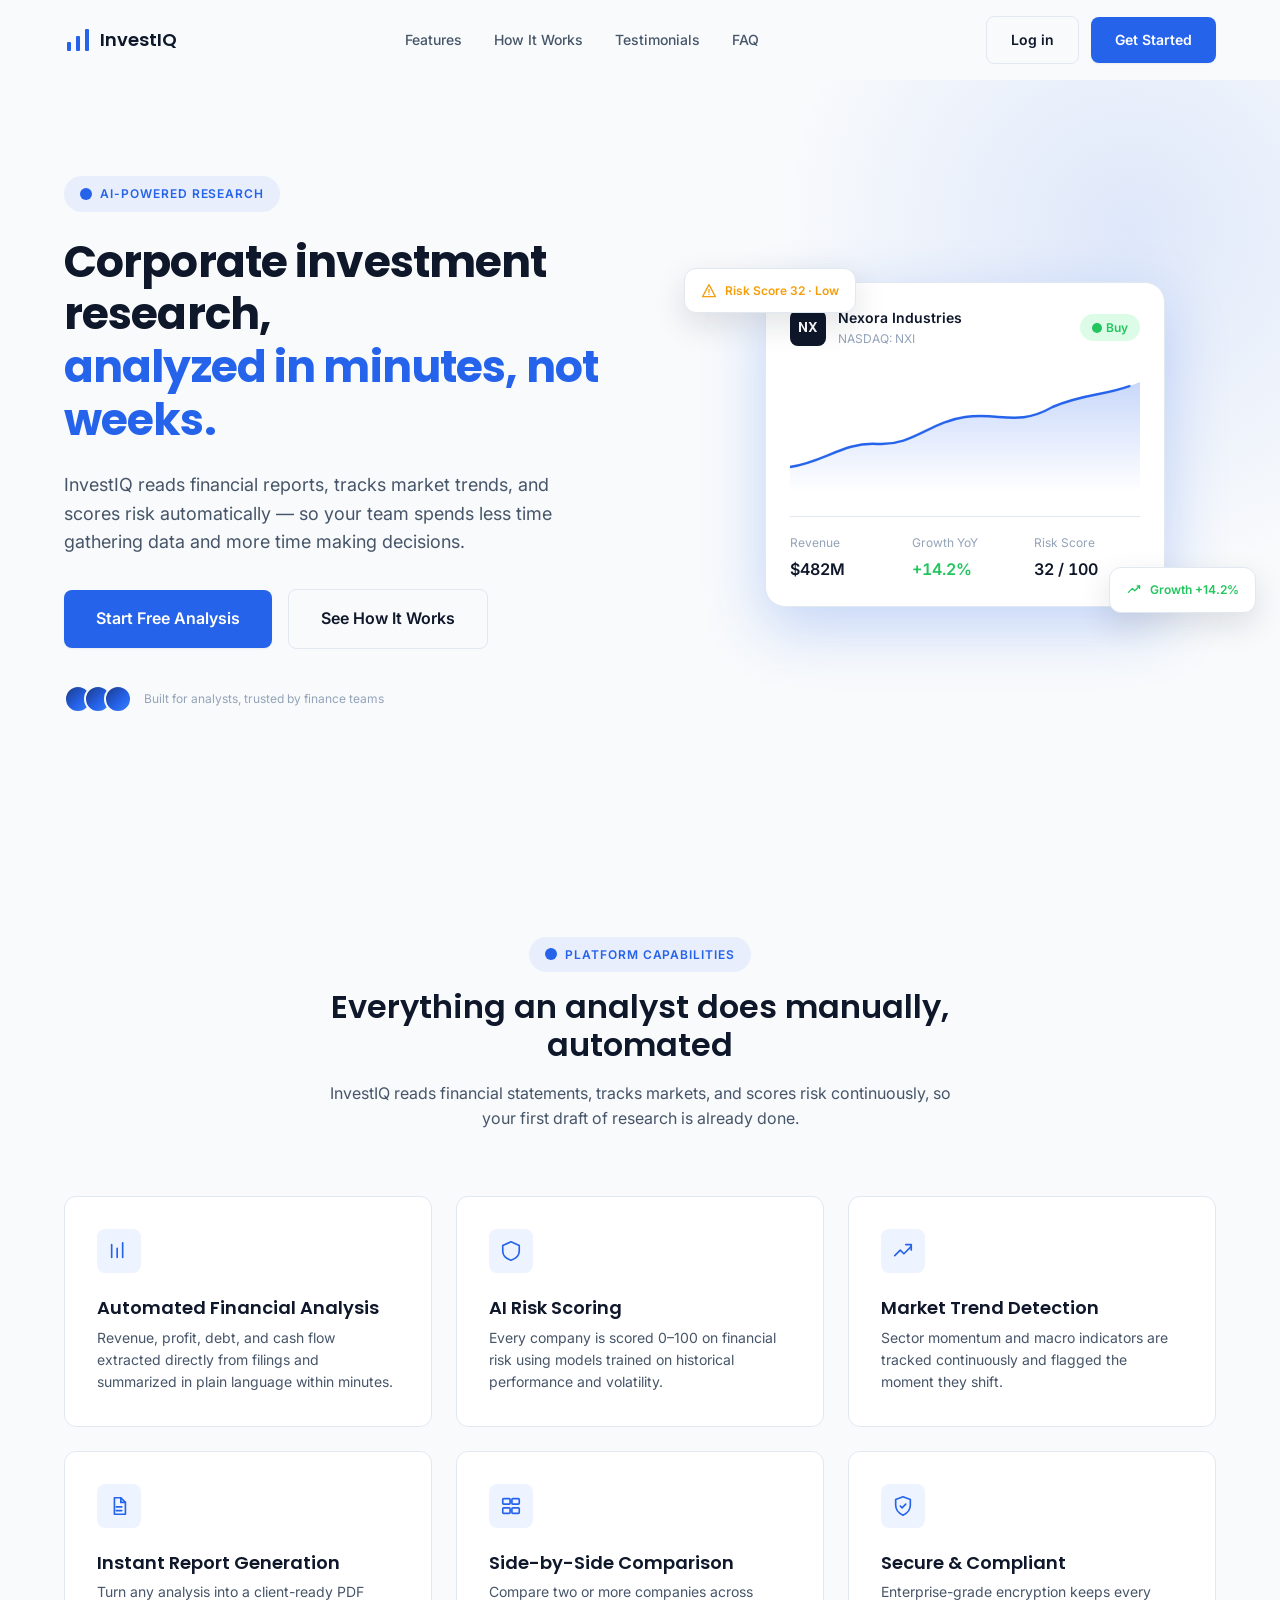
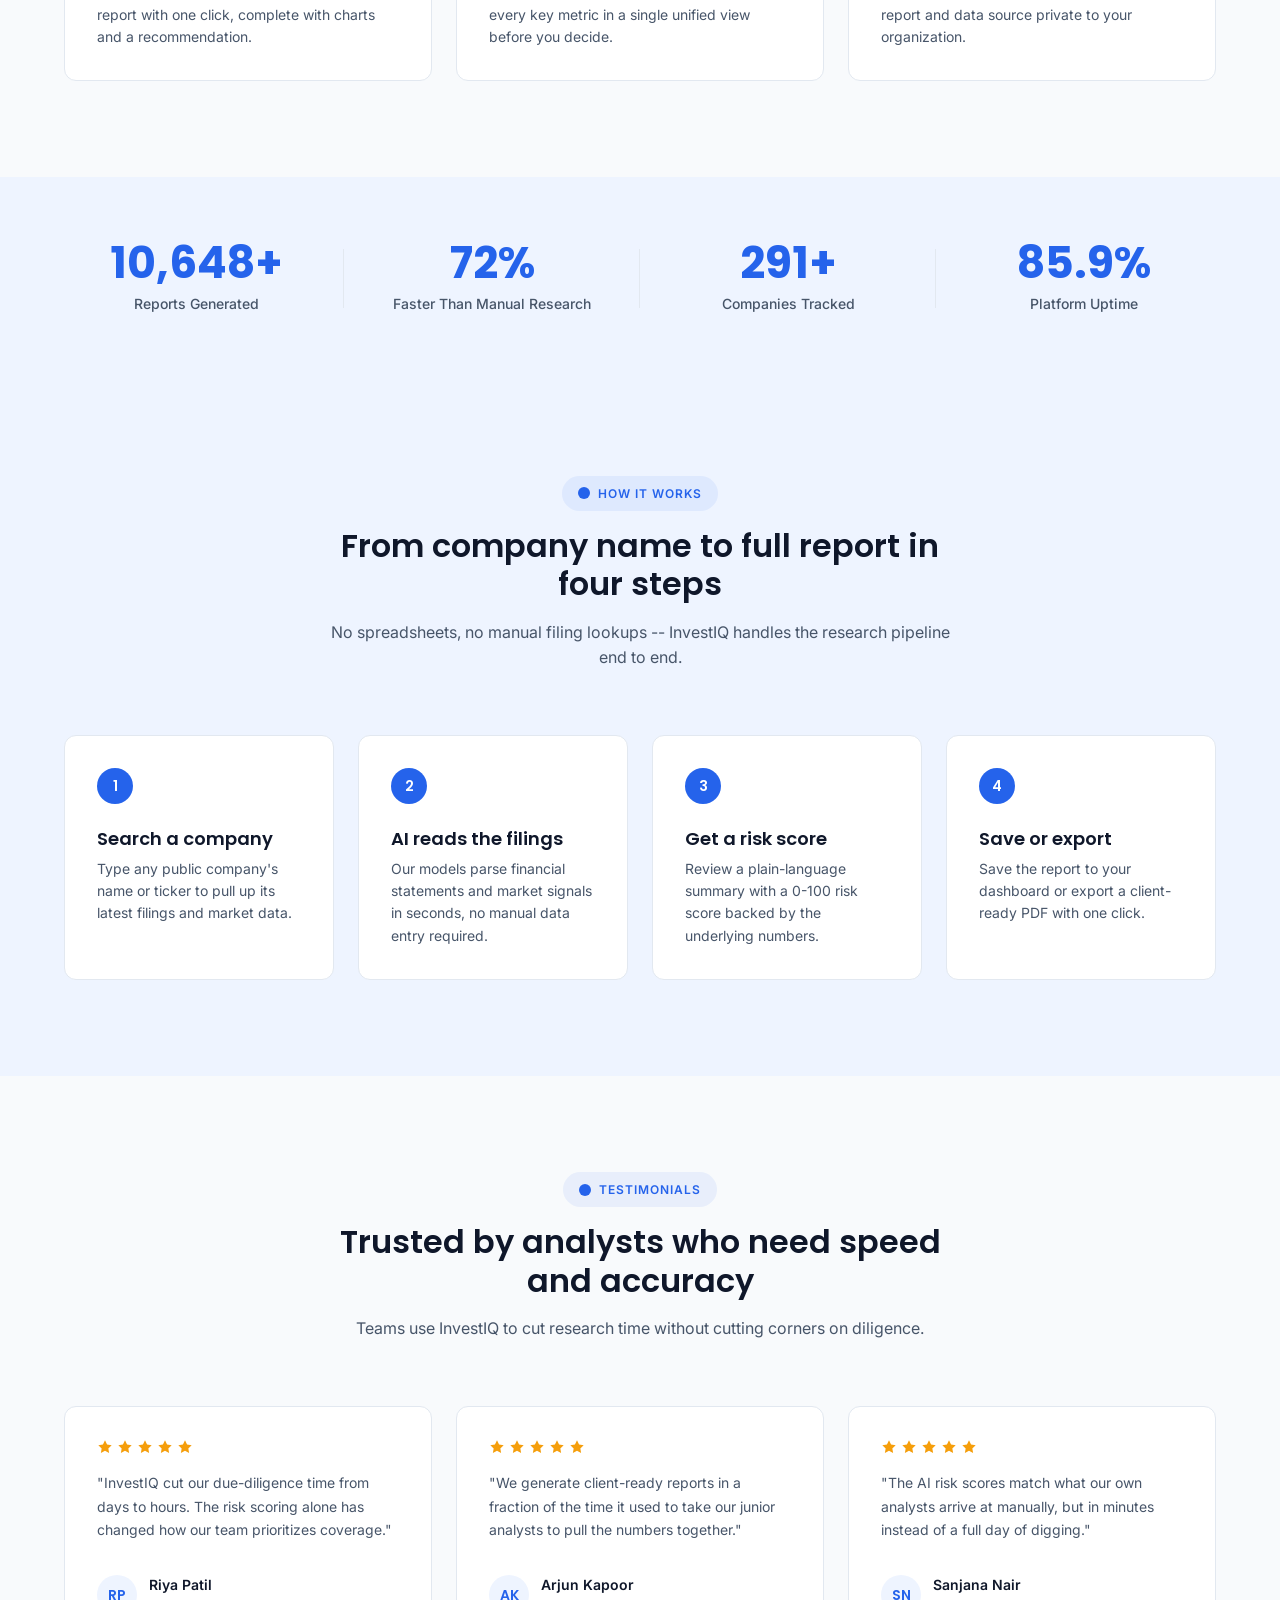
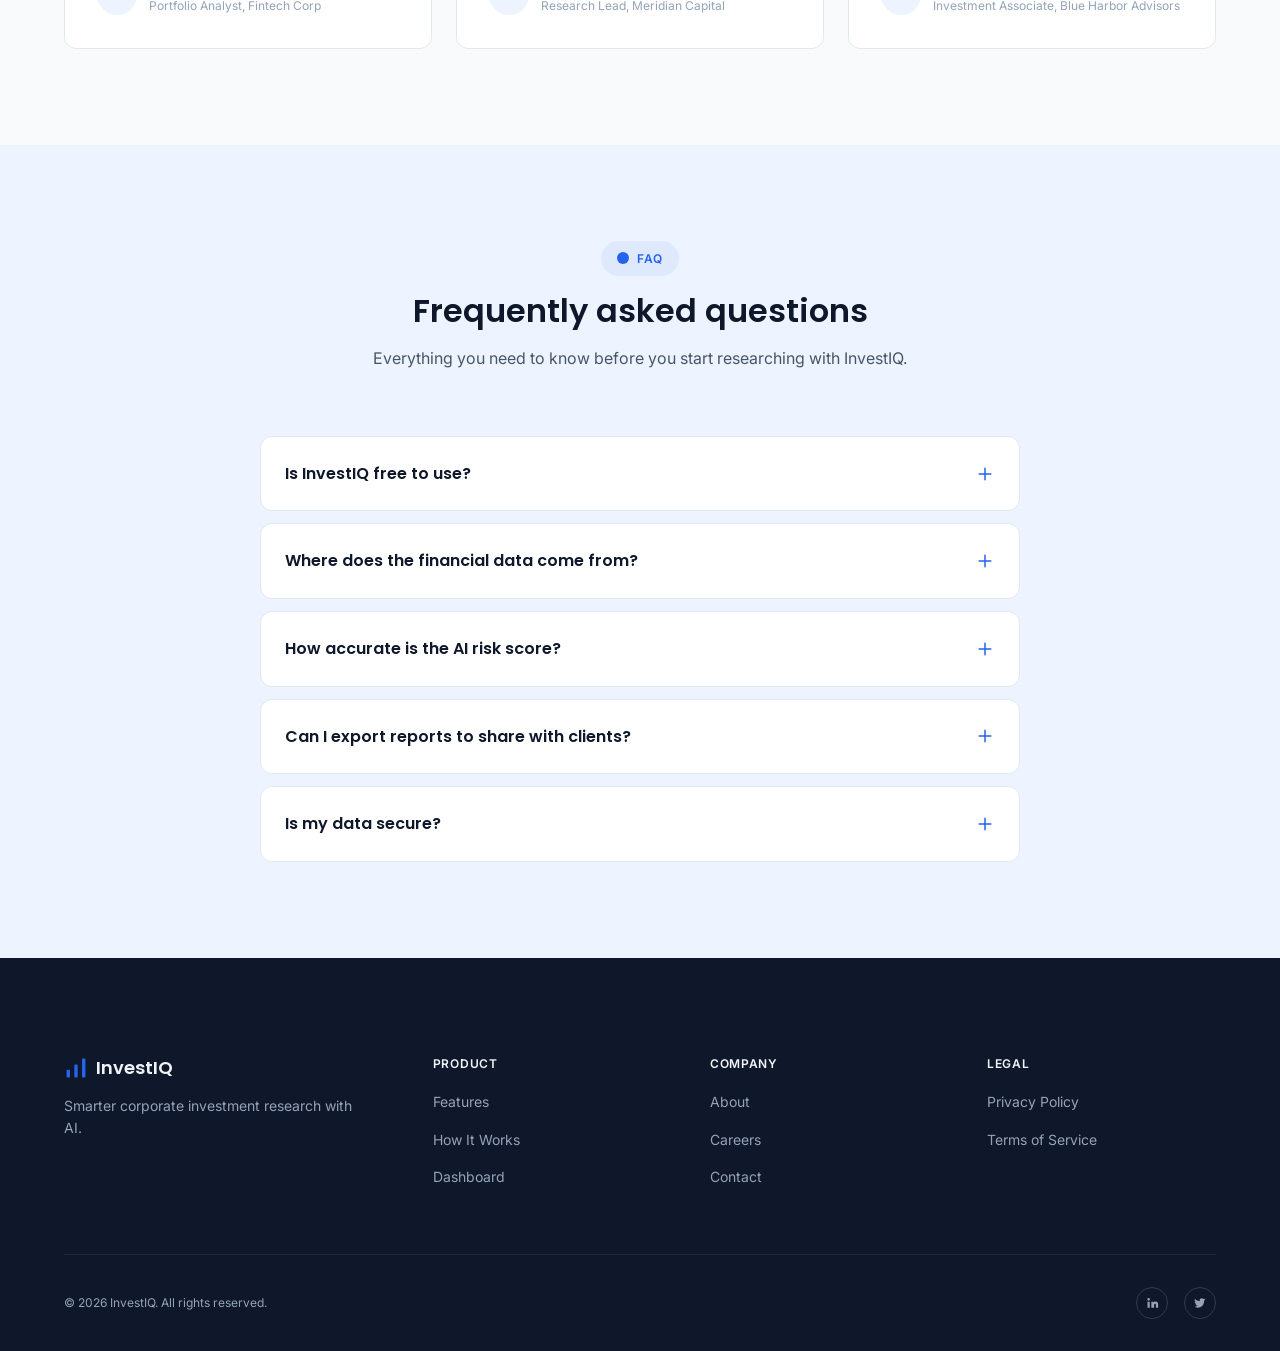
==== index.html @ f7ddc1a7 "feat: complete InvestIQ platform with live AI analysis, investment reports, and security hardening" ====
<!doctype html>
<html lang="en">
  <head>
    <meta charset="UTF-8" />
    <meta name="viewport" content="width=device-width, initial-scale=1.0" />
    <title>InvestIQ — Smarter Corporate Investment Research with AI</title>
    <meta
      name="description"
      content="InvestIQ automates corporate investment research with AI-driven financial analysis, risk scoring, and instant reporting."
    />

    <!-- Google Fonts: Poppins (display) + Inter (body/UI), as specified in the brief -->
    <link rel="preconnect" href="https://fonts.googleapis.com" />
    <link rel="preconnect" href="https://fonts.gstatic.com" crossorigin />
    <link
      href="https://fonts.googleapis.com/css2?family=Inter:wght@400;500;600;700&family=Poppins:wght@500;600;700&display=swap"
      rel="stylesheet"
    />

    <!--
    CSS LOAD ORDER MATTERS:
    1. variables.css  -> design tokens must exist before anything uses them
    2. base.css       -> reset + global element/utility defaults
    3. component files -> navbar, hero, features, statistics, footer
  -->
    <link rel="stylesheet" href="css/variables.css" />
    <link rel="stylesheet" href="css/base.css" />
    <link rel="stylesheet" href="css/navbar.css" />
    <link rel="stylesheet" href="css/hero.css" />
    <link rel="stylesheet" href="css/features.css" />
    <link rel="stylesheet" href="css/statistics.css" />
    <link rel="stylesheet" href="css/how-it-works.css" />
    <link rel="stylesheet" href="css/testimonials.css" />
    <link rel="stylesheet" href="css/faq.css" />
    <link rel="stylesheet" href="css/footer.css" />
  </head>
  <body>
    <!-- ==========================================================
       NAVBAR
       ========================================================== -->
    <header class="navbar" id="navbar">
      <div class="container navbar__inner">
        <a href="#" class="navbar__logo" aria-label="InvestIQ home">
          <svg
            class="navbar__logo-mark"
            width="28"
            height="28"
            viewBox="0 0 28 28"
            fill="none"
            xmlns="http://www.w3.org/2000/svg"
            aria-hidden="true"
          >
            <rect
              x="3"
              y="16"
              width="4"
              height="9"
              rx="1"
              fill="currentColor"
            />
            <rect
              x="12"
              y="10"
              width="4"
              height="15"
              rx="1"
              fill="currentColor"
            />
            <rect
              x="21"
              y="3"
              width="4"
              height="22"
              rx="1"
              fill="currentColor"
            />
          </svg>
          InvestIQ
        </a>

        <nav class="navbar__links" id="navbarLinks">
          <a href="#features">Features</a>
          <a href="#how-it-works">How It Works</a>
          <a href="#testimonials">Testimonials</a>
          <a href="#faq">FAQ</a>
        </nav>

        <div class="navbar__actions">
          <a href="login.html" class="btn btn-ghost">Log in</a>
          <a href="signup.html" class="btn btn-primary">Get Started</a>

          <button
            class="navbar__toggle"
            id="navbarToggle"
            aria-label="Toggle navigation menu"
            aria-expanded="false"
            aria-controls="navbarLinks"
          >
            <span></span>
            <span></span>
            <span></span>
          </button>
        </div>
      </div>
    </header>

    <main>
      <!-- ==========================================================
         HERO
         ========================================================== -->
      <section class="hero">
        <div class="container hero__inner">
          <div class="hero__content">
            <span class="eyebrow">
              <svg
                width="12"
                height="12"
                viewBox="0 0 12 12"
                fill="none"
                aria-hidden="true"
              >
                <circle cx="6" cy="6" r="6" fill="currentColor" />
              </svg>
              AI-Powered Research
            </span>

            <h1 class="hero__title">
              Corporate investment research,<br />
              <span class="accent">analyzed in minutes, not weeks.</span>
            </h1>

            <p class="hero__subtitle">
              InvestIQ reads financial reports, tracks market trends, and scores
              risk automatically — so your team spends less time gathering data
              and more time making decisions.
            </p>

            <div class="hero__actions">
              <a href="login.html" class="btn btn-primary btn-lg"
                >Start Free Analysis</a
              >
              <a href="#how-it-works" class="btn btn-ghost btn-lg"
                >See How It Works</a
              >
            </div>

            <div class="hero__trust">
              <div class="hero__trust-avatars" aria-hidden="true">
                <span></span><span></span><span></span>
              </div>
              <span>Built for analysts, trusted by finance teams</span>
            </div>
          </div>

          <div class="hero__visual">
            <div class="floating-chip floating-chip--risk">
              <svg
                class="floating-chip__icon"
                viewBox="0 0 20 20"
                fill="none"
                aria-hidden="true"
              >
                <path
                  d="M10 2 2 17h16L10 2Z"
                  stroke="currentColor"
                  stroke-width="1.6"
                  stroke-linejoin="round"
                />
                <path
                  d="M10 8v4"
                  stroke="currentColor"
                  stroke-width="1.6"
                  stroke-linecap="round"
                />
                <circle cx="10" cy="14.2" r="0.9" fill="currentColor" />
              </svg>
              Risk Score 32 · Low
            </div>

            <div class="floating-chip floating-chip--growth">
              <svg
                class="floating-chip__icon"
                viewBox="0 0 20 20"
                fill="none"
                aria-hidden="true"
              >
                <path
                  d="M3 13 8 8l3 3 6-6"
                  stroke="currentColor"
                  stroke-width="1.6"
                  stroke-linecap="round"
                  stroke-linejoin="round"
                />
                <path
                  d="M14 5h3v3"
                  stroke="currentColor"
                  stroke-width="1.6"
                  stroke-linecap="round"
                  stroke-linejoin="round"
                />
              </svg>
              Growth +14.2%
            </div>

            <div class="analysis-card">
              <div class="analysis-card__header">
                <div class="analysis-card__company">
                  <div class="analysis-card__logo">NX</div>
                  <div>
                    <div class="analysis-card__name">Nexora Industries</div>
                    <div class="analysis-card__ticker">NASDAQ: NXI</div>
                  </div>
                </div>
                <span class="analysis-card__badge">
                  <svg
                    width="10"
                    height="10"
                    viewBox="0 0 10 10"
                    fill="none"
                    aria-hidden="true"
                  >
                    <circle cx="5" cy="5" r="5" fill="currentColor" />
                  </svg>
                  Buy
                </span>
              </div>

              <svg
                class="analysis-card__chart"
                viewBox="0 0 400 120"
                preserveAspectRatio="none"
                aria-hidden="true"
              >
                <path
                  class="trend-fill"
                  d="M0,95 C40,90 60,70 100,72 C140,74 160,50 200,45 C240,40 260,55 300,35 C340,20 360,25 400,10 L400,120 L0,120 Z"
                  fill="url(#trendGradient)"
                />
                <path
                  class="trend-line"
                  d="M0,95 C40,90 60,70 100,72 C140,74 160,50 200,45 C240,40 260,55 300,35 C340,20 360,25 400,10"
                />
                <defs>
                  <linearGradient
                    id="trendGradient"
                    x1="0"
                    y1="0"
                    x2="0"
                    y2="1"
                  >
                    <stop
                      offset="0%"
                      stop-color="#2563EB"
                      stop-opacity="0.25"
                    />
                    <stop offset="100%" stop-color="#2563EB" stop-opacity="0" />
                  </linearGradient>
                </defs>
              </svg>

              <div class="analysis-card__metrics">
                <div>
                  <div class="analysis-card__metric-label">Revenue</div>
                  <div
                    class="analysis-card__metric-value"
                    data-metric="revenue"
                  >
                    $482M
                  </div>
                </div>
                <div>
                  <div class="analysis-card__metric-label">Growth YoY</div>
                  <div
                    class="analysis-card__metric-value positive"
                    data-metric="growth"
                  >
                    +14.2%
                  </div>
                </div>
                <div>
                  <div class="analysis-card__metric-label">Risk Score</div>
                  <div class="analysis-card__metric-value" data-metric="risk">
                    32 / 100
                  </div>
                </div>
              </div>
            </div>
          </div>
        </div>
      </section>

      <!-- ==========================================================
         FEATURES
         ========================================================== -->
      <section class="section" id="features">
        <div class="container">
          <div class="features__head">
            <span class="eyebrow">
              <svg
                width="12"
                height="12"
                viewBox="0 0 12 12"
                fill="none"
                aria-hidden="true"
              >
                <circle cx="6" cy="6" r="6" fill="currentColor" />
              </svg>
              Platform Capabilities
            </span>
            <h2 class="features__title">
              Everything an analyst does manually, automated
            </h2>
            <p class="features__subtitle">
              InvestIQ reads financial statements, tracks markets, and scores
              risk continuously, so your first draft of research is already
              done.
            </p>
          </div>

          <div class="features__grid">
            <article class="feature-card">
              <div class="feature-card__icon">
                <svg viewBox="0 0 24 24" fill="none" aria-hidden="true">
                  <path
                    d="M4 19V5m6 14V9m6 10V3"
                    stroke="currentColor"
                    stroke-width="1.8"
                    stroke-linecap="round"
                    stroke-linejoin="round"
                  />
                </svg>
              </div>
              <h3 class="feature-card__title">Automated Financial Analysis</h3>
              <p class="feature-card__desc">
                Revenue, profit, debt, and cash flow extracted directly from
                filings and summarized in plain language within minutes.
              </p>
            </article>

            <article class="feature-card">
              <div class="feature-card__icon">
                <svg viewBox="0 0 24 24" fill="none" aria-hidden="true">
                  <path
                    d="M12 2 3 6v6c0 5 4 8.5 9 10 5-1.5 9-5 9-10V6l-9-4Z"
                    stroke="currentColor"
                    stroke-width="1.8"
                    stroke-linejoin="round"
                  />
                </svg>
              </div>
              <h3 class="feature-card__title">AI Risk Scoring</h3>
              <p class="feature-card__desc">
                Every company is scored 0–100 on financial risk using models
                trained on historical performance and volatility.
              </p>
            </article>

            <article class="feature-card">
              <div class="feature-card__icon">
                <svg viewBox="0 0 24 24" fill="none" aria-hidden="true">
                  <path
                    d="M3 17 9 11l4 4 8-8"
                    stroke="currentColor"
                    stroke-width="1.8"
                    stroke-linecap="round"
                    stroke-linejoin="round"
                  />
                  <path
                    d="M15 5h6v6"
                    stroke="currentColor"
                    stroke-width="1.8"
                    stroke-linecap="round"
                    stroke-linejoin="round"
                  />
                </svg>
              </div>
              <h3 class="feature-card__title">Market Trend Detection</h3>
              <p class="feature-card__desc">
                Sector momentum and macro indicators are tracked continuously
                and flagged the moment they shift.
              </p>
            </article>

            <article class="feature-card">
              <div class="feature-card__icon">
                <svg viewBox="0 0 24 24" fill="none" aria-hidden="true">
                  <path
                    d="M7 3h7l5 5v13H7V3Z"
                    stroke="currentColor"
                    stroke-width="1.8"
                    stroke-linejoin="round"
                  />
                  <path
                    d="M14 3v5h5M9 13h6M9 17h6"
                    stroke="currentColor"
                    stroke-width="1.8"
                    stroke-linecap="round"
                  />
                </svg>
              </div>
              <h3 class="feature-card__title">Instant Report Generation</h3>
              <p class="feature-card__desc">
                Turn any analysis into a client-ready PDF report with one click,
                complete with charts and a recommendation.
              </p>
            </article>

            <article class="feature-card">
              <div class="feature-card__icon">
                <svg viewBox="0 0 24 24" fill="none" aria-hidden="true">
                  <rect
                    x="3"
                    y="4"
                    width="8"
                    height="6"
                    rx="1"
                    stroke="currentColor"
                    stroke-width="1.8"
                  />
                  <rect
                    x="13"
                    y="4"
                    width="8"
                    height="6"
                    rx="1"
                    stroke="currentColor"
                    stroke-width="1.8"
                  />
                  <rect
                    x="3"
                    y="14"
                    width="8"
                    height="6"
                    rx="1"
                    stroke="currentColor"
                    stroke-width="1.8"
                  />
                  <rect
                    x="13"
                    y="14"
                    width="8"
                    height="6"
                    rx="1"
                    stroke="currentColor"
                    stroke-width="1.8"
                  />
                </svg>
              </div>
              <h3 class="feature-card__title">Side-by-Side Comparison</h3>
              <p class="feature-card__desc">
                Compare two or more companies across every key metric in a
                single unified view before you decide.
              </p>
            </article>

            <article class="feature-card">
              <div class="feature-card__icon">
                <svg viewBox="0 0 24 24" fill="none" aria-hidden="true">
                  <path
                    d="M12 2 4 5v6c0 5.2 3.4 9 8 11 4.6-2 8-5.8 8-11V5l-8-3Z"
                    stroke="currentColor"
                    stroke-width="1.8"
                    stroke-linejoin="round"
                  />
                  <path
                    d="m9 12 2 2 4-4"
                    stroke="currentColor"
                    stroke-width="1.8"
                    stroke-linecap="round"
                    stroke-linejoin="round"
                  />
                </svg>
              </div>
              <h3 class="feature-card__title">Secure & Compliant</h3>
              <p class="feature-card__desc">
                Enterprise-grade encryption keeps every report and data source
                private to your organization.
              </p>
            </article>
          </div>
        </div>
      </section>

      <!-- ==========================================================
         STATISTICS
         ========================================================== -->
      <section class="statistics">
        <div class="container statistics__grid">
          <div class="stat">
            <span class="stat__value" data-target="12400" data-suffix="+"
              >0</span
            >
            <span class="stat__label">Reports Generated</span>
          </div>
          <div class="stat">
            <span class="stat__value" data-target="85" data-suffix="%">0</span>
            <span class="stat__label">Faster Than Manual Research</span>
          </div>
          <div class="stat">
            <span class="stat__value" data-target="340" data-suffix="+">0</span>
            <span class="stat__label">Companies Tracked</span>
          </div>
          <div class="stat">
            <span class="stat__value" data-target="99" data-suffix=".9%"
              >0</span
            >
            <span class="stat__label">Platform Uptime</span>
          </div>
        </div>
      </section>

      <!-- ==========================================================
         HOW IT WORKS
         ========================================================== -->
      <section class="section how-it-works" id="how-it-works">
        <div class="container">
          <div class="how-it-works__head">
            <span class="eyebrow">
              <svg width="12" height="12" viewBox="0 0 12 12" fill="none" aria-hidden="true">
                <circle cx="6" cy="6" r="6" fill="currentColor" />
              </svg>
              How It Works
            </span>
            <h2 class="how-it-works__title">From company name to full report in four steps</h2>
            <p class="how-it-works__subtitle">
              No spreadsheets, no manual filing lookups -- InvestIQ handles the
              research pipeline end to end.
            </p>
          </div>

          <div class="how-it-works__grid">
            <article class="step-card">
              <span class="step-card__number">1</span>
              <h3 class="step-card__title">Search a company</h3>
              <p class="step-card__desc">
                Type any public company's name or ticker to pull up its latest
                filings and market data.
              </p>
            </article>

            <article class="step-card">
              <span class="step-card__number">2</span>
              <h3 class="step-card__title">AI reads the filings</h3>
              <p class="step-card__desc">
                Our models parse financial statements and market signals in
                seconds, no manual data entry required.
              </p>
            </article>

            <article class="step-card">
              <span class="step-card__number">3</span>
              <h3 class="step-card__title">Get a risk score</h3>
              <p class="step-card__desc">
                Review a plain-language summary with a 0-100 risk score backed
                by the underlying numbers.
              </p>
            </article>

            <article class="step-card">
              <span class="step-card__number">4</span>
              <h3 class="step-card__title">Save or export</h3>
              <p class="step-card__desc">
                Save the report to your dashboard or export a client-ready PDF
                with one click.
              </p>
            </article>
          </div>
        </div>
      </section>

      <!-- ==========================================================
         TESTIMONIALS
         ========================================================== -->
      <section class="section testimonials" id="testimonials">
        <div class="container">
          <div class="testimonials__head">
            <span class="eyebrow">
              <svg width="12" height="12" viewBox="0 0 12 12" fill="none" aria-hidden="true">
                <circle cx="6" cy="6" r="6" fill="currentColor" />
              </svg>
              Testimonials
            </span>
            <h2 class="testimonials__title">Trusted by analysts who need speed and accuracy</h2>
            <p class="testimonials__subtitle">
              Teams use InvestIQ to cut research time without cutting corners
              on diligence.
            </p>
          </div>

          <div class="testimonials__grid">
            <article class="testimonial-card">
              <div class="testimonial-card__stars">
                <svg viewBox="0 0 24 24" fill="currentColor" aria-hidden="true"><path d="M12 2l3.09 6.26L22 9.27l-5 4.87L18.18 21 12 17.77 5.82 21 7 14.14l-5-4.87 6.91-1.01L12 2z"/></svg>
                <svg viewBox="0 0 24 24" fill="currentColor" aria-hidden="true"><path d="M12 2l3.09 6.26L22 9.27l-5 4.87L18.18 21 12 17.77 5.82 21 7 14.14l-5-4.87 6.91-1.01L12 2z"/></svg>
                <svg viewBox="0 0 24 24" fill="currentColor" aria-hidden="true"><path d="M12 2l3.09 6.26L22 9.27l-5 4.87L18.18 21 12 17.77 5.82 21 7 14.14l-5-4.87 6.91-1.01L12 2z"/></svg>
                <svg viewBox="0 0 24 24" fill="currentColor" aria-hidden="true"><path d="M12 2l3.09 6.26L22 9.27l-5 4.87L18.18 21 12 17.77 5.82 21 7 14.14l-5-4.87 6.91-1.01L12 2z"/></svg>
                <svg viewBox="0 0 24 24" fill="currentColor" aria-hidden="true"><path d="M12 2l3.09 6.26L22 9.27l-5 4.87L18.18 21 12 17.77 5.82 21 7 14.14l-5-4.87 6.91-1.01L12 2z"/></svg>
              </div>
              <p class="testimonial-card__quote">
                "InvestIQ cut our due-diligence time from days to hours. The risk
                scoring alone has changed how our team prioritizes coverage."
              </p>
              <div class="testimonial-card__author">
                <span class="testimonial-card__avatar">RP</span>
                <div>
                  <div class="testimonial-card__name">Riya Patil</div>
                  <div class="testimonial-card__role">Portfolio Analyst, Fintech Corp</div>
                </div>
              </div>
            </article>

            <article class="testimonial-card">
              <div class="testimonial-card__stars">
                <svg viewBox="0 0 24 24" fill="currentColor" aria-hidden="true"><path d="M12 2l3.09 6.26L22 9.27l-5 4.87L18.18 21 12 17.77 5.82 21 7 14.14l-5-4.87 6.91-1.01L12 2z"/></svg>
                <svg viewBox="0 0 24 24" fill="currentColor" aria-hidden="true"><path d="M12 2l3.09 6.26L22 9.27l-5 4.87L18.18 21 12 17.77 5.82 21 7 14.14l-5-4.87 6.91-1.01L12 2z"/></svg>
                <svg viewBox="0 0 24 24" fill="currentColor" aria-hidden="true"><path d="M12 2l3.09 6.26L22 9.27l-5 4.87L18.18 21 12 17.77 5.82 21 7 14.14l-5-4.87 6.91-1.01L12 2z"/></svg>
                <svg viewBox="0 0 24 24" fill="currentColor" aria-hidden="true"><path d="M12 2l3.09 6.26L22 9.27l-5 4.87L18.18 21 12 17.77 5.82 21 7 14.14l-5-4.87 6.91-1.01L12 2z"/></svg>
                <svg viewBox="0 0 24 24" fill="currentColor" aria-hidden="true"><path d="M12 2l3.09 6.26L22 9.27l-5 4.87L18.18 21 12 17.77 5.82 21 7 14.14l-5-4.87 6.91-1.01L12 2z"/></svg>
              </div>
              <p class="testimonial-card__quote">
                "We generate client-ready reports in a fraction of the time it
                used to take our junior analysts to pull the numbers together."
              </p>
              <div class="testimonial-card__author">
                <span class="testimonial-card__avatar">AK</span>
                <div>
                  <div class="testimonial-card__name">Arjun Kapoor</div>
                  <div class="testimonial-card__role">Research Lead, Meridian Capital</div>
                </div>
              </div>
            </article>

            <article class="testimonial-card">
              <div class="testimonial-card__stars">
                <svg viewBox="0 0 24 24" fill="currentColor" aria-hidden="true"><path d="M12 2l3.09 6.26L22 9.27l-5 4.87L18.18 21 12 17.77 5.82 21 7 14.14l-5-4.87 6.91-1.01L12 2z"/></svg>
                <svg viewBox="0 0 24 24" fill="currentColor" aria-hidden="true"><path d="M12 2l3.09 6.26L22 9.27l-5 4.87L18.18 21 12 17.77 5.82 21 7 14.14l-5-4.87 6.91-1.01L12 2z"/></svg>
                <svg viewBox="0 0 24 24" fill="currentColor" aria-hidden="true"><path d="M12 2l3.09 6.26L22 9.27l-5 4.87L18.18 21 12 17.77 5.82 21 7 14.14l-5-4.87 6.91-1.01L12 2z"/></svg>
                <svg viewBox="0 0 24 24" fill="currentColor" aria-hidden="true"><path d="M12 2l3.09 6.26L22 9.27l-5 4.87L18.18 21 12 17.77 5.82 21 7 14.14l-5-4.87 6.91-1.01L12 2z"/></svg>
                <svg viewBox="0 0 24 24" fill="currentColor" aria-hidden="true"><path d="M12 2l3.09 6.26L22 9.27l-5 4.87L18.18 21 12 17.77 5.82 21 7 14.14l-5-4.87 6.91-1.01L12 2z"/></svg>
              </div>
              <p class="testimonial-card__quote">
                "The AI risk scores match what our own analysts arrive at
                manually, but in minutes instead of a full day of digging."
              </p>
              <div class="testimonial-card__author">
                <span class="testimonial-card__avatar">SN</span>
                <div>
                  <div class="testimonial-card__name">Sanjana Nair</div>
                  <div class="testimonial-card__role">Investment Associate, Blue Harbor Advisors</div>
                </div>
              </div>
            </article>
          </div>
        </div>
      </section>

      <!-- ==========================================================
         FAQ
         ========================================================== -->
      <section class="section faq" id="faq">
        <div class="container">
          <div class="faq__head">
            <span class="eyebrow">
              <svg width="12" height="12" viewBox="0 0 12 12" fill="none" aria-hidden="true">
                <circle cx="6" cy="6" r="6" fill="currentColor" />
              </svg>
              FAQ
            </span>
            <h2 class="faq__title">Frequently asked questions</h2>
            <p class="faq__subtitle">
              Everything you need to know before you start researching with
              InvestIQ.
            </p>
          </div>

          <div class="faq__list">
            <details class="faq-item">
              <summary class="faq-item__question">
                Is InvestIQ free to use?
                <svg class="faq-item__icon" viewBox="0 0 24 24" fill="none" aria-hidden="true"><path d="M12 5v14M5 12h14" stroke="currentColor" stroke-width="1.8" stroke-linecap="round"/></svg>
              </summary>
              <p class="faq-item__answer">
                Yes. You can create a free account with no credit card required
                and generate your first AI-powered company report right away.
              </p>
            </details>

            <details class="faq-item">
              <summary class="faq-item__question">
                Where does the financial data come from?
                <svg class="faq-item__icon" viewBox="0 0 24 24" fill="none" aria-hidden="true"><path d="M12 5v14M5 12h14" stroke="currentColor" stroke-width="1.8" stroke-linecap="round"/></svg>
              </summary>
              <p class="faq-item__answer">
                Reports are built from public company filings and market data.
                In this phase the platform runs on sample data while the
                live financial-data integration is being built.
              </p>
            </details>

            <details class="faq-item">
              <summary class="faq-item__question">
                How accurate is the AI risk score?
                <svg class="faq-item__icon" viewBox="0 0 24 24" fill="none" aria-hidden="true"><path d="M12 5v14M5 12h14" stroke="currentColor" stroke-width="1.8" stroke-linecap="round"/></svg>
              </summary>
              <p class="faq-item__answer">
                The score is a research aid, not financial advice. It's meant
                to help you prioritize where to dig deeper, not replace your
                own due diligence.
              </p>
            </details>

            <details class="faq-item">
              <summary class="faq-item__question">
                Can I export reports to share with clients?
                <svg class="faq-item__icon" viewBox="0 0 24 24" fill="none" aria-hidden="true"><path d="M12 5v14M5 12h14" stroke="currentColor" stroke-width="1.8" stroke-linecap="round"/></svg>
              </summary>
              <p class="faq-item__answer">
                Yes, every report can be exported as a client-ready PDF or
                printed directly from the Investment Report page.
              </p>
            </details>

            <details class="faq-item">
              <summary class="faq-item__question">
                Is my data secure?
                <svg class="faq-item__icon" viewBox="0 0 24 24" fill="none" aria-hidden="true"><path d="M12 5v14M5 12h14" stroke="currentColor" stroke-width="1.8" stroke-linecap="round"/></svg>
              </summary>
              <p class="faq-item__answer">
                Enterprise-grade encryption keeps every report and data source
                private to your organization. Full account security details
                will expand as backend authentication rolls out.
              </p>
            </details>
          </div>
        </div>
      </section>
    </main>

    <!-- ==========================================================
       FOOTER
       ========================================================== -->
    <footer class="footer">
      <div class="container">
        <div class="footer__top">
          <div class="footer__brand">
            <a href="#" class="navbar__logo" aria-label="InvestIQ home">
              <svg
                class="navbar__logo-mark"
                width="24"
                height="24"
                viewBox="0 0 28 28"
                fill="none"
                xmlns="http://www.w3.org/2000/svg"
                aria-hidden="true"
              >
                <rect
                  x="3"
                  y="16"
                  width="4"
                  height="9"
                  rx="1"
                  fill="currentColor"
                />
                <rect
                  x="12"
                  y="10"
                  width="4"
                  height="15"
                  rx="1"
                  fill="currentColor"
                />
                <rect
                  x="21"
                  y="3"
                  width="4"
                  height="22"
                  rx="1"
                  fill="currentColor"
                />
              </svg>
              InvestIQ
            </a>
            <p class="footer__tagline">
              Smarter corporate investment research with AI.
            </p>
          </div>

          <div class="footer__col">
            <div class="footer__col-title">Product</div>
            <ul>
              <li><a href="#features">Features</a></li>
              <li><a href="#how-it-works">How It Works</a></li>
              <li><a href="login.html">Dashboard</a></li>
            </ul>
          </div>

          <div class="footer__col">
            <div class="footer__col-title">Company</div>
            <ul>
              <li><a href="#">About</a></li>
              <li><a href="#">Careers</a></li>
              <li><a href="#">Contact</a></li>
            </ul>
          </div>

          <div class="footer__col">
            <div class="footer__col-title">Legal</div>
            <ul>
              <li><a href="#">Privacy Policy</a></li>
              <li><a href="#">Terms of Service</a></li>
            </ul>
          </div>
        </div>

        <div class="footer__bottom">
          <span id="footerYear">© 2026 InvestIQ. All rights reserved.</span>
          <div class="footer__socials">
            <a href="#" aria-label="InvestIQ on LinkedIn">
              <svg viewBox="0 0 24 24" fill="none" aria-hidden="true">
                <path
                  d="M4 4h16v16H4z"
                  stroke="currentColor"
                  stroke-width="0"
                />
                <path
                  d="M6.94 8.5a1.94 1.94 0 1 0 0-3.88 1.94 1.94 0 0 0 0 3.88ZM5.3 10.2h3.3V19H5.3v-8.8Zm5.7 0h3.16v1.2h.04c.44-.8 1.5-1.65 3.1-1.65 3.3 0 3.9 2.17 3.9 5v4.25h-3.3v-3.77c0-.9-.02-2.05-1.25-2.05-1.26 0-1.45.98-1.45 1.99V19H11V10.2Z"
                  fill="currentColor"
                />
              </svg>
            </a>
            <a href="#" aria-label="InvestIQ on Twitter">
              <svg viewBox="0 0 24 24" fill="none" aria-hidden="true">
                <path
                  d="M20 6.5c-.6.3-1.3.5-2 .6a3.4 3.4 0 0 0 1.5-1.9c-.7.4-1.5.7-2.3.9a3.4 3.4 0 0 0-5.8 3.1A9.6 9.6 0 0 1 4.4 5.9a3.4 3.4 0 0 0 1.1 4.6c-.6 0-1.1-.2-1.6-.4v.1a3.4 3.4 0 0 0 2.7 3.4 3.5 3.5 0 0 1-1.5.06 3.4 3.4 0 0 0 3.2 2.4A6.9 6.9 0 0 1 3 17.4a9.7 9.7 0 0 0 5.3 1.6c6.3 0 9.8-5.3 9.8-9.8v-.5c.7-.5 1.3-1.1 1.8-1.8Z"
                  fill="currentColor"
                />
              </svg>
            </a>
          </div>
        </div>
      </div>
    </footer>

    <script src="js/config.js" defer></script>
    <script src="js/navbar.js" defer></script>
    <script src="js/hero.js" defer></script>
    <script src="js/statistics.js" defer></script>
    <script src="js/main.js" defer></script>
  </body>
</html>
---- css/variables.css ----
/* ==========================================================================
   VARIABLES.CSS
   --------------------------------------------------------------------------
   This file holds every design "token" for InvestIQ: colors, fonts,
   spacing, radii, shadows, and animation timings.

   WHY THIS FILE EXISTS:
   Instead of hardcoding a hex code or a pixel value in fifty different
   places, we define it once here as a CSS Custom Property (a "variable").
   Later, when we build the Dashboard, Reports page, or Company Analysis
   page, every one of those files will reuse these SAME variables. This is
   what makes the whole project "scalable" -- if the client ever asks to
   change the brand blue, we change ONE line here instead of hunting
   through thousands of lines of CSS.
   ========================================================================== */

:root {
  /* ------------------------------------------------------------------
     COLOR SYSTEM
     Financial products live and die on trust, so every color here is
     chosen for a psychological reason, not just because it looks nice.
     ------------------------------------------------------------------ */

  /* Brand blue: the "trust" color. Used for primary buttons, links,
     active states, and the logo. Blue is the most trusted color in
     finance (think Chase, PayPal, Visa, American Express). */
  --color-primary: #2563eb;
  --color-primary-dark: #1d4ed8;
  --color-primary-light: #60a5fa;

  /* Deep navy: our "authority" color. Used for the navbar background,
     footer, and dark UI surfaces. Navy reads as serious and corporate
     without the harshness of pure black. */
  --color-navy: #0f172a;
  --color-navy-soft: #1e293b;

  /* Neutral surfaces */
  --color-bg: #f8fafc;       /* page background - soft, not stark white */
  --color-surface: #ffffff;  /* card background */
  --color-surface-tint: #eef4ff; /* faint blue-tinted band, used to break
                                     up light sections without going full
                                     navy (keeps the navy "bookend" feel
                                     reserved for hero-glow + footer only) */
  --color-border: #e2e8f0;   /* hairline borders between elements */

  /* Text colors */
  --color-text-primary: #0f172a;   /* headings - near-black navy */
  --color-text-secondary: #475569; /* body copy */
  --color-text-muted: #94a3b8;     /* captions, timestamps, helper text */
  --color-text-on-dark: #f1f5f9;   /* text placed on navy backgrounds */
  --color-text-on-dark-muted: #94a3b8;

  /* Signal colors -- these map directly to financial psychology.
     Green = growth/gain, Red = risk/loss, Amber = caution/neutral. */
  --color-success: #22c55e;
  --color-success-bg: #dcfce7;
  --color-danger: #ef4444;
  --color-danger-bg: #fee2e2;
  --color-warning: #f59e0b;
  --color-warning-bg: #fef3c7;

  /* Gradients used sparingly for the hero "signature" panel only --
     everywhere else stays flat and calm, so the one gradient we use
     actually feels special instead of decorative noise. */
  --gradient-primary: linear-gradient(135deg, #1e3a8a 0%, #2563eb 60%, #3b82f6 100%);

  /* ------------------------------------------------------------------
     TYPOGRAPHY
     Poppins = display face (headlines only, used with restraint).
     Inter   = body/UI face (paragraphs, buttons, nav, data tables) --
     Inter has excellent legibility at small sizes and true tabular
     figures, which matters a lot once we're rendering financial numbers.
     ------------------------------------------------------------------ */
  --font-display: 'Poppins', 'Inter', sans-serif;
  --font-body: 'Inter', -apple-system, BlinkMacSystemFont, sans-serif;

  --fs-xs: 0.75rem;    /* 12px - captions */
  --fs-sm: 0.875rem;   /* 14px - helper text, nav links */
  --fs-base: 1rem;     /* 16px - body copy */
  --fs-lg: 1.125rem;   /* 18px - lead paragraphs */
  --fs-xl: 1.5rem;     /* 24px - card titles */
  --fs-2xl: 2rem;      /* 32px - section headings */
  --fs-3xl: 2.75rem;   /* 44px - hero headline (desktop) */
  --fs-4xl: 3.5rem;    /* 56px - reserved for extra-large displays */

  --fw-regular: 400;
  --fw-medium: 500;
  --fw-semibold: 600;
  --fw-bold: 700;

  /* ------------------------------------------------------------------
     SPACING SYSTEM -- strict 8-point grid.
     Every margin/padding in the project should be a multiple of 8px
     (or occasionally 4px for tight spots). This is what makes a layout
     feel "designed" rather than eyeballed.
     ------------------------------------------------------------------ */
  --space-1: 0.25rem;  /* 4px  */
  --space-2: 0.5rem;   /* 8px  */
  --space-3: 0.75rem;  /* 12px */
  --space-4: 1rem;     /* 16px */
  --space-5: 1.5rem;   /* 24px */
  --space-6: 2rem;     /* 32px */
  --space-7: 3rem;     /* 48px */
  --space-8: 4rem;     /* 64px */
  --space-9: 6rem;     /* 96px */
  --space-10: 8rem;    /* 128px */

  /* ------------------------------------------------------------------
     RADIUS, SHADOW, MOTION
     ------------------------------------------------------------------ */
  --radius-sm: 8px;
  --radius-md: 12px;
  --radius-lg: 20px;
  --radius-full: 999px;

  --shadow-sm: 0 1px 2px rgba(15, 23, 42, 0.06);
  --shadow-md: 0 4px 12px rgba(15, 23, 42, 0.08);
  --shadow-lg: 0 12px 32px rgba(15, 23, 42, 0.12);
  --shadow-glow: 0 20px 60px rgba(37, 99, 235, 0.25);

  --ease-standard: cubic-bezier(0.4, 0, 0.2, 1);
  --duration-fast: 150ms;
  --duration-base: 250ms;
  --duration-slow: 500ms;

  /* Max width for centered page content -- keeps lines of text and
     layouts readable on large monitors instead of stretching edge to edge. */
  --container-width: 1200px;
}
---- css/base.css ----
/* ==========================================================================
   BASE.CSS
   --------------------------------------------------------------------------
   A lightweight reset + global element defaults. This runs ONCE, site-wide.
   Component files (navbar.css, hero.css, etc.) never redefine things like
   body font or box-sizing -- they inherit it from here. Keeping resets
   separate from components prevents the CSS specificity conflicts the
   brief specifically warned about (rules cancelling each other out).
   ========================================================================== */

*,
*::before,
*::after {
  box-sizing: border-box;
  margin: 0;
  padding: 0;
}

html {
  scroll-behavior: smooth;
  -webkit-text-size-adjust: 100%;
}

@media (prefers-reduced-motion: reduce) {
  html {
    scroll-behavior: auto;
  }
  *,
  *::before,
  *::after {
    animation-duration: 0.01ms !important;
    animation-iteration-count: 1 !important;
    transition-duration: 0.01ms !important;
    scroll-behavior: auto !important;
  }
}

body {
  font-family: var(--font-body);
  font-size: var(--fs-base);
  line-height: 1.6;
  color: var(--color-text-secondary);
  background-color: var(--color-bg);
  -webkit-font-smoothing: antialiased;
  -moz-osx-font-smoothing: grayscale;
}

h1, h2, h3, h4, h5, h6 {
  font-family: var(--font-display);
  color: var(--color-text-primary);
  font-weight: var(--fw-semibold);
  line-height: 1.2;
}

img, svg {
  display: block;
  max-width: 100%;
}

a {
  color: inherit;
  text-decoration: none;
}

button {
  font-family: inherit;
  cursor: pointer;
  border: none;
  background: none;
}

ul, ol {
  list-style: none;
}

:focus-visible {
  outline: 2px solid var(--color-primary);
  outline-offset: 3px;
  border-radius: var(--radius-sm);
}

.container {
  width: 100%;
  max-width: var(--container-width);
  margin-inline: auto;
  padding-inline: var(--space-5);
}

.section {
  padding-block: var(--space-9);
  scroll-margin-top: 88px; /* keeps anchor-scrolled sections clear of the sticky navbar */
}

.eyebrow {
  display: inline-flex;
  align-items: center;
  gap: var(--space-2);
  font-size: var(--fs-xs);
  font-weight: var(--fw-semibold);
  letter-spacing: 0.08em;
  text-transform: uppercase;
  color: var(--color-primary);
  background: rgba(37, 99, 235, 0.08);
  padding: var(--space-2) var(--space-4);
  border-radius: var(--radius-full);
}

.btn {
  display: inline-flex;
  align-items: center;
  justify-content: center;
  gap: var(--space-2);
  font-family: var(--font-body);
  font-size: var(--fs-sm);
  font-weight: var(--fw-semibold);
  padding: var(--space-3) var(--space-5);
  border-radius: var(--radius-sm);
  transition: transform var(--duration-fast) var(--ease-standard),
              box-shadow var(--duration-fast) var(--ease-standard),
              background-color var(--duration-fast) var(--ease-standard);
  white-space: nowrap;
}

.btn-primary {
  background: var(--color-primary);
  color: #ffffff;
  box-shadow: var(--shadow-sm);
}

.btn-primary:hover {
  background: var(--color-primary-dark);
  box-shadow: var(--shadow-md);
  transform: translateY(-1px);
}

.btn-ghost {
  background: transparent;
  color: var(--color-text-primary);
  border: 1px solid var(--color-border);
}

.btn-ghost:hover {
  border-color: var(--color-primary);
  color: var(--color-primary);
}

.btn-lg {
  padding: var(--space-4) var(--space-6);
  font-size: var(--fs-base);
}
---- css/navbar.css ----
/* ==========================================================================
   NAVBAR.CSS
   --------------------------------------------------------------------------
   The navbar is "sticky" and switches from transparent to a frosted-glass
   look once the user scrolls, via a `.is-scrolled` class toggled by
   js/navbar.js.
   ========================================================================== */

.navbar {
  position: sticky;
  top: 0;
  z-index: 100;
  width: 100%;
  padding-block: var(--space-4);
  background: transparent;
  transition: background-color var(--duration-base) var(--ease-standard),
              box-shadow var(--duration-base) var(--ease-standard),
              backdrop-filter var(--duration-base) var(--ease-standard);
}

.navbar.is-scrolled {
  background: rgba(248, 250, 252, 0.8);
  backdrop-filter: blur(12px);
  -webkit-backdrop-filter: blur(12px);
  box-shadow: var(--shadow-sm);
  padding-block: var(--space-3);
}

.navbar__inner {
  display: flex;
  align-items: center;
  justify-content: space-between;
  gap: var(--space-6);
}

.navbar__logo {
  display: flex;
  align-items: center;
  gap: var(--space-2);
  font-family: var(--font-display);
  font-weight: var(--fw-semibold);
  font-size: var(--fs-lg);
  color: var(--color-text-primary);
}

.navbar__logo-mark {
  color: var(--color-primary);
}

.navbar__links {
  display: flex;
  align-items: center;
  gap: var(--space-6);
  font-size: var(--fs-sm);
  font-weight: var(--fw-medium);
}

.navbar__links a {
  position: relative;
  color: var(--color-text-secondary);
  padding-block: var(--space-2);
  transition: color var(--duration-fast) var(--ease-standard);
}

.navbar__links a::after {
  content: '';
  position: absolute;
  left: 0;
  bottom: 0;
  width: 0;
  height: 2px;
  background: var(--color-primary);
  transition: width var(--duration-base) var(--ease-standard);
}

.navbar__links a:hover {
  color: var(--color-text-primary);
}

.navbar__links a:hover::after {
  width: 100%;
}

.navbar__actions {
  display: flex;
  align-items: center;
  gap: var(--space-3);
}

.navbar__toggle {
  display: none;
  flex-direction: column;
  gap: 5px;
  width: 24px;
  padding: var(--space-2);
}

.navbar__toggle span {
  display: block;
  width: 100%;
  height: 2px;
  background: var(--color-text-primary);
  border-radius: var(--radius-full);
  transition: transform var(--duration-base) var(--ease-standard),
              opacity var(--duration-base) var(--ease-standard);
}

.navbar__toggle.is-open span:nth-child(1) {
  transform: translateY(7px) rotate(45deg);
}
.navbar__toggle.is-open span:nth-child(2) {
  opacity: 0;
}
.navbar__toggle.is-open span:nth-child(3) {
  transform: translateY(-7px) rotate(-45deg);
}

@media (max-width: 860px) {
  .navbar__toggle {
    display: flex;
  }

  .navbar__links {
    position: absolute;
    top: 100%;
    left: 0;
    right: 0;
    flex-direction: column;
    align-items: flex-start;
    gap: var(--space-2);
    background: var(--color-surface);
    box-shadow: var(--shadow-lg);
    padding: var(--space-5);
    border-radius: 0 0 var(--radius-md) var(--radius-md);

    max-height: 0;
    opacity: 0;
    overflow: hidden;
    pointer-events: none;
    transition: max-height var(--duration-base) var(--ease-standard),
                opacity var(--duration-fast) var(--ease-standard);
  }

  .navbar__links.is-open {
    max-height: 400px;
    opacity: 1;
    pointer-events: auto;
  }

  .navbar__actions .btn-ghost {
    display: none;
  }
}
---- css/hero.css ----
/* ==========================================================================
   HERO.CSS
   --------------------------------------------------------------------------
   Signature moment: the floating "Live Analysis" panel with a self-drawing
   trend line and ticking metrics, plus two floating chips that bob
   independently.
   ========================================================================== */

.hero {
  position: relative;
  overflow: hidden;
  padding-block: var(--space-9) var(--space-10);
}

.hero::before {
  content: '';
  position: absolute;
  top: -200px;
  right: -200px;
  width: 700px;
  height: 700px;
  background: radial-gradient(circle, rgba(37, 99, 235, 0.12) 0%, rgba(37, 99, 235, 0) 70%);
  pointer-events: none;
}

.hero__inner {
  display: grid;
  grid-template-columns: 1.05fr 0.95fr;
  align-items: center;
  gap: var(--space-9);
  position: relative;
  z-index: 1;
}

.hero__content {
  display: flex;
  flex-direction: column;
  align-items: flex-start;
  gap: var(--space-5);
}

.hero__title {
  font-size: var(--fs-3xl);
  font-weight: var(--fw-bold);
  letter-spacing: -0.02em;
  color: var(--color-text-primary);
}

.hero__title .accent {
  color: var(--color-primary);
}

.hero__subtitle {
  font-size: var(--fs-lg);
  color: var(--color-text-secondary);
  max-width: 46ch;
}

.hero__actions {
  display: flex;
  align-items: center;
  gap: var(--space-4);
  margin-top: var(--space-2);
  flex-wrap: wrap;
}

.hero__trust {
  display: flex;
  align-items: center;
  gap: var(--space-3);
  margin-top: var(--space-3);
  font-size: var(--fs-xs);
  color: var(--color-text-muted);
}

.hero__trust-avatars {
  display: flex;
}

.hero__trust-avatars span {
  width: 28px;
  height: 28px;
  border-radius: 50%;
  border: 2px solid var(--color-bg);
  background: var(--gradient-primary);
  margin-left: -8px;
}

.hero__trust-avatars span:first-child {
  margin-left: 0;
}

.hero__visual {
  position: relative;
  display: flex;
  align-items: center;
  justify-content: center;
  min-height: 420px;
}

.analysis-card {
  width: 100%;
  max-width: 400px;
  background: var(--color-surface);
  border-radius: var(--radius-lg);
  box-shadow: var(--shadow-glow);
  padding: var(--space-5);
  border: 1px solid var(--color-border);
  animation: float 6s ease-in-out infinite;
}

.analysis-card__header {
  display: flex;
  align-items: center;
  justify-content: space-between;
  margin-bottom: var(--space-5);
}

.analysis-card__company {
  display: flex;
  align-items: center;
  gap: var(--space-3);
}

.analysis-card__logo {
  width: 36px;
  height: 36px;
  border-radius: var(--radius-sm);
  background: var(--color-navy);
  color: #fff;
  display: flex;
  align-items: center;
  justify-content: center;
  font-family: var(--font-display);
  font-weight: var(--fw-semibold);
  font-size: var(--fs-sm);
}

.analysis-card__name {
  font-size: var(--fs-sm);
  font-weight: var(--fw-semibold);
  color: var(--color-text-primary);
}

.analysis-card__ticker {
  font-size: var(--fs-xs);
  color: var(--color-text-muted);
}

.analysis-card__badge {
  display: inline-flex;
  align-items: center;
  gap: var(--space-1);
  font-size: var(--fs-xs);
  font-weight: var(--fw-semibold);
  color: var(--color-success);
  background: var(--color-success-bg);
  padding: var(--space-1) var(--space-3);
  border-radius: var(--radius-full);
}

.analysis-card__chart {
  width: 100%;
  height: 120px;
  margin-bottom: var(--space-5);
}

.analysis-card__chart path.trend-line {
  fill: none;
  stroke: var(--color-primary);
  stroke-width: 2.5;
  stroke-linecap: round;
  stroke-dasharray: 400;
  stroke-dashoffset: 400;
  animation: draw-line 1.8s var(--ease-standard) 0.4s forwards;
}

.analysis-card__chart path.trend-fill {
  opacity: 0;
  animation: fade-in 0.8s var(--ease-standard) 1.6s forwards;
}

.analysis-card__metrics {
  display: grid;
  grid-template-columns: repeat(3, 1fr);
  gap: var(--space-4);
  padding-top: var(--space-4);
  border-top: 1px solid var(--color-border);
}

.analysis-card__metric-label {
  font-size: var(--fs-xs);
  color: var(--color-text-muted);
  margin-bottom: var(--space-1);
}

.analysis-card__metric-value {
  font-family: var(--font-body);
  font-variant-numeric: tabular-nums;
  font-size: var(--fs-base);
  font-weight: var(--fw-semibold);
  color: var(--color-text-primary);
}

.analysis-card__metric-value.positive {
  color: var(--color-success);
}

.floating-chip {
  position: absolute;
  display: flex;
  align-items: center;
  gap: var(--space-2);
  background: var(--color-surface);
  border: 1px solid var(--color-border);
  box-shadow: var(--shadow-lg);
  border-radius: var(--radius-md);
  padding: var(--space-3) var(--space-4);
  font-size: var(--fs-xs);
  font-weight: var(--fw-semibold);
  animation: float 5s ease-in-out infinite;
}

.floating-chip--risk {
  top: 8%;
  left: -6%;
  color: var(--color-warning);
  animation-delay: 0.6s;
}

.floating-chip--growth {
  bottom: 10%;
  right: -8%;
  color: var(--color-success);
  animation-delay: 1.2s;
}

.floating-chip__icon {
  width: 16px;
  height: 16px;
  flex-shrink: 0;
}

@keyframes float {
  0%, 100% { transform: translateY(0); }
  50% { transform: translateY(-10px); }
}

@keyframes draw-line {
  to { stroke-dashoffset: 0; }
}

@keyframes fade-in {
  to { opacity: 1; }
}

@media (prefers-reduced-motion: reduce) {
  .analysis-card,
  .floating-chip {
    animation: none;
  }
  .analysis-card__chart path.trend-line,
  .analysis-card__chart path.trend-fill {
    animation: none;
    stroke-dashoffset: 0;
    opacity: 1;
  }
}

@media (max-width: 980px) {
  .hero__inner {
    grid-template-columns: 1fr;
    text-align: left;
  }

  .hero__visual {
    min-height: 360px;
    margin-top: var(--space-6);
  }

  .floating-chip--risk { left: 0; }
  .floating-chip--growth { right: 0; }
}

@media (max-width: 560px) {
  .hero__title {
    font-size: 2rem;
  }

  .hero__actions {
    flex-direction: column;
    align-items: stretch;
    width: 100%;
  }

  .hero__actions .btn {
    width: 100%;
  }

  .floating-chip {
    display: none;
  }
}
---- css/features.css ----
/* ==========================================================================
   FEATURES.CSS
   ========================================================================== */

.features__head {
  max-width: 640px;
  margin-inline: auto;
  text-align: center;
  margin-bottom: var(--space-8);
}

.features__head .eyebrow {
  margin-bottom: var(--space-4);
}

.features__title {
  font-size: var(--fs-2xl);
  margin-bottom: var(--space-4);
}

.features__subtitle {
  font-size: var(--fs-base);
  color: var(--color-text-secondary);
}

.features__grid {
  display: grid;
  grid-template-columns: repeat(3, 1fr);
  gap: var(--space-5);
}

.feature-card {
  background: var(--color-surface);
  border: 1px solid var(--color-border);
  border-radius: var(--radius-md);
  padding: var(--space-6);
  transition:
    transform var(--duration-base) var(--ease-standard),
    box-shadow var(--duration-base) var(--ease-standard),
    border-color var(--duration-base) var(--ease-standard);
}

.feature-card:hover {
  transform: translateY(-4px);
  box-shadow: var(--shadow-md);
  border-color: transparent;
}

.feature-card__icon {
  width: 44px;
  height: 44px;
  border-radius: var(--radius-sm);
  background: var(--color-surface-tint);
  color: var(--color-primary);
  display: flex;
  align-items: center;
  justify-content: center;
  margin-bottom: var(--space-5);
  transition:
    background-color var(--duration-base) var(--ease-standard),
    color var(--duration-base) var(--ease-standard);
}

.feature-card__icon svg {
  width: 22px;
  height: 22px;
}

.feature-card:hover .feature-card__icon {
  background: var(--color-primary);
  color: #ffffff;
}

.feature-card__title {
  font-size: var(--fs-lg);
  margin-bottom: var(--space-2);
}

.feature-card__desc {
  font-size: var(--fs-sm);
  color: var(--color-text-secondary);
  line-height: 1.6;
}

@media (max-width: 900px) {
  .features__grid {
    grid-template-columns: 1fr 1fr;
  }
}

@media (max-width: 600px) {
  .features__grid {
    grid-template-columns: 1fr;
  }
}
---- css/statistics.css ----
/* ==========================================================================
   STATISTICS.CSS
   ========================================================================== */

.statistics {
  background: var(--color-surface-tint);
  padding-block: var(--space-8);
}

.statistics__grid {
  display: grid;
  grid-template-columns: repeat(4, 1fr);
  gap: var(--space-6);
  text-align: center;
}

.stat {
  display: flex;
  flex-direction: column;
  align-items: center;
  gap: var(--space-2);
}

.stat__value {
  font-family: var(--font-display);
  font-weight: var(--fw-bold);
  font-size: var(--fs-3xl);
  color: var(--color-primary);
  font-variant-numeric: tabular-nums;
  line-height: 1;
}

.stat__label {
  font-size: var(--fs-sm);
  color: var(--color-text-secondary);
  font-weight: var(--fw-medium);
}

.statistics__grid .stat:not(:last-child) {
  position: relative;
}

.statistics__grid .stat:not(:last-child)::after {
  content: '';
  position: absolute;
  top: 10%;
  bottom: 10%;
  right: calc(var(--space-6) / -2);
  width: 1px;
  background: var(--color-border);
}

@media (max-width: 900px) {
  .statistics__grid {
    grid-template-columns: 1fr 1fr;
    row-gap: var(--space-7);
  }
  .statistics__grid .stat:nth-child(2)::after {
    display: none;
  }
}

@media (max-width: 560px) {
  .statistics__grid {
    grid-template-columns: 1fr;
  }
  .statistics__grid .stat::after {
    display: none;
  }
  .stat__value {
    font-size: var(--fs-2xl);
  }
}
---- css/how-it-works.css ----
/* ==========================================================================
   HOW-IT-WORKS.CSS
   --------------------------------------------------------------------------
   Four-step process strip for the landing page's #how-it-works section.
   Reuses .section / .eyebrow / .container from base.css, same as every
   other landing-page section, so it stays visually consistent with
   features.css and statistics.css.
   ========================================================================== */

.how-it-works {
  background: var(--color-surface-tint);
}

.how-it-works__head {
  max-width: 640px;
  margin-inline: auto;
  text-align: center;
  margin-bottom: var(--space-8);
}

.how-it-works__head .eyebrow {
  margin-bottom: var(--space-4);
}

.how-it-works__title {
  font-size: var(--fs-2xl);
  margin-bottom: var(--space-4);
}

.how-it-works__subtitle {
  font-size: var(--fs-base);
  color: var(--color-text-secondary);
}

.how-it-works__grid {
  display: grid;
  grid-template-columns: repeat(4, 1fr);
  gap: var(--space-5);
}

.step-card {
  position: relative;
  background: var(--color-surface);
  border: 1px solid var(--color-border);
  border-radius: var(--radius-md);
  padding: var(--space-6);
  transition: transform var(--duration-base) var(--ease-standard),
              box-shadow var(--duration-base) var(--ease-standard);
}

.step-card:hover {
  transform: translateY(-4px);
  box-shadow: var(--shadow-md);
}

.step-card__number {
  display: inline-flex;
  align-items: center;
  justify-content: center;
  width: 36px;
  height: 36px;
  border-radius: var(--radius-full);
  background: var(--color-primary);
  color: #ffffff;
  font-family: var(--font-display);
  font-weight: var(--fw-semibold);
  font-size: var(--fs-sm);
  margin-bottom: var(--space-5);
}

.step-card__title {
  font-size: var(--fs-lg);
  margin-bottom: var(--space-2);
}

.step-card__desc {
  font-size: var(--fs-sm);
  color: var(--color-text-secondary);
  line-height: 1.6;
}

@media (max-width: 900px) {
  .how-it-works__grid {
    grid-template-columns: 1fr 1fr;
  }
}

@media (max-width: 600px) {
  .how-it-works__grid {
    grid-template-columns: 1fr;
  }
}
---- css/testimonials.css ----
/* ==========================================================================
   TESTIMONIALS.CSS
   --------------------------------------------------------------------------
   Social-proof grid for the landing page's #testimonials section.
   ========================================================================== */

.testimonials__head {
  max-width: 640px;
  margin-inline: auto;
  text-align: center;
  margin-bottom: var(--space-8);
}

.testimonials__head .eyebrow {
  margin-bottom: var(--space-4);
}

.testimonials__title {
  font-size: var(--fs-2xl);
  margin-bottom: var(--space-4);
}

.testimonials__subtitle {
  font-size: var(--fs-base);
  color: var(--color-text-secondary);
}

.testimonials__grid {
  display: grid;
  grid-template-columns: repeat(3, 1fr);
  gap: var(--space-5);
}

.testimonial-card {
  display: flex;
  flex-direction: column;
  background: var(--color-surface);
  border: 1px solid var(--color-border);
  border-radius: var(--radius-md);
  padding: var(--space-6);
  transition: transform var(--duration-base) var(--ease-standard),
              box-shadow var(--duration-base) var(--ease-standard);
}

.testimonial-card:hover {
  transform: translateY(-4px);
  box-shadow: var(--shadow-md);
}

.testimonial-card__stars {
  display: flex;
  gap: var(--space-1);
  color: var(--color-warning);
  margin-bottom: var(--space-4);
}

.testimonial-card__stars svg {
  width: 16px;
  height: 16px;
}

.testimonial-card__quote {
  font-size: var(--fs-sm);
  color: var(--color-text-secondary);
  line-height: 1.7;
  margin-bottom: var(--space-6);
  flex-grow: 1;
}

.testimonial-card__author {
  display: flex;
  align-items: center;
  gap: var(--space-3);
}

.testimonial-card__avatar {
  display: flex;
  align-items: center;
  justify-content: center;
  width: 40px;
  height: 40px;
  border-radius: var(--radius-full);
  background: var(--color-surface-tint);
  color: var(--color-primary);
  font-family: var(--font-display);
  font-weight: var(--fw-semibold);
  font-size: var(--fs-sm);
  flex-shrink: 0;
}

.testimonial-card__name {
  font-size: var(--fs-sm);
  font-weight: var(--fw-semibold);
  color: var(--color-text-primary);
}

.testimonial-card__role {
  font-size: var(--fs-xs);
  color: var(--color-text-muted);
}

@media (max-width: 900px) {
  .testimonials__grid {
    grid-template-columns: 1fr;
  }
}
---- css/faq.css ----
/* ==========================================================================
   FAQ.CSS
   --------------------------------------------------------------------------
   Accordion for the landing page's #faq section. Built on native
   <details>/<summary> so it needs zero JavaScript and is keyboard/
   screen-reader accessible out of the box -- one less event listener
   for the project to maintain before the backend phase.
   ========================================================================== */

.faq {
  background: var(--color-surface-tint);
}

.faq__head {
  max-width: 640px;
  margin-inline: auto;
  text-align: center;
  margin-bottom: var(--space-8);
}

.faq__head .eyebrow {
  margin-bottom: var(--space-4);
}

.faq__title {
  font-size: var(--fs-2xl);
  margin-bottom: var(--space-4);
}

.faq__subtitle {
  font-size: var(--fs-base);
  color: var(--color-text-secondary);
}

.faq__list {
  max-width: 760px;
  margin-inline: auto;
  display: flex;
  flex-direction: column;
  gap: var(--space-3);
}

.faq-item {
  background: var(--color-surface);
  border: 1px solid var(--color-border);
  border-radius: var(--radius-md);
  padding: var(--space-2) var(--space-5);
  transition: border-color var(--duration-base) var(--ease-standard);
}

.faq-item[open] {
  border-color: var(--color-primary);
}

.faq-item__question {
  display: flex;
  align-items: center;
  justify-content: space-between;
  gap: var(--space-4);
  padding-block: var(--space-4);
  font-family: var(--font-display);
  font-weight: var(--fw-semibold);
  font-size: var(--fs-base);
  color: var(--color-text-primary);
  cursor: pointer;
  list-style: none;
}

.faq-item__question::-webkit-details-marker {
  display: none;
}

.faq-item__icon {
  flex-shrink: 0;
  width: 20px;
  height: 20px;
  color: var(--color-primary);
  transition: transform var(--duration-base) var(--ease-standard);
}

.faq-item[open] .faq-item__icon {
  transform: rotate(45deg);
}

.faq-item__answer {
  font-size: var(--fs-sm);
  color: var(--color-text-secondary);
  line-height: 1.7;
  padding-bottom: var(--space-5);
}
---- css/footer.css ----
/* ==========================================================================
   FOOTER.CSS
   ========================================================================== */

.footer {
  background: var(--color-navy);
  color: var(--color-text-on-dark-muted);
  padding-block: var(--space-9) var(--space-6);
}

.footer__top {
  display: grid;
  grid-template-columns: 1.4fr repeat(3, 1fr);
  gap: var(--space-7);
  padding-bottom: var(--space-8);
  border-bottom: 1px solid rgba(255, 255, 255, 0.08);
}

.footer__brand .navbar__logo {
  color: var(--color-text-on-dark);
  margin-bottom: var(--space-3);
}

.footer__tagline {
  font-size: var(--fs-sm);
  max-width: 32ch;
  line-height: 1.6;
}

.footer__col-title {
  font-family: var(--font-body);
  font-size: var(--fs-xs);
  font-weight: var(--fw-semibold);
  letter-spacing: 0.06em;
  text-transform: uppercase;
  color: var(--color-text-on-dark);
  margin-bottom: var(--space-4);
}

.footer__col ul {
  display: flex;
  flex-direction: column;
  gap: var(--space-3);
}

.footer__col a {
  font-size: var(--fs-sm);
  transition: color var(--duration-fast) var(--ease-standard);
}

.footer__col a:hover {
  color: var(--color-text-on-dark);
}

.footer__bottom {
  display: flex;
  align-items: center;
  justify-content: space-between;
  flex-wrap: wrap;
  gap: var(--space-4);
  padding-top: var(--space-6);
  font-size: var(--fs-xs);
}

.footer__socials {
  display: flex;
  gap: var(--space-4);
}

.footer__socials a {
  width: 32px;
  height: 32px;
  border-radius: 50%;
  border: 1px solid rgba(255, 255, 255, 0.15);
  display: flex;
  align-items: center;
  justify-content: center;
  transition: border-color var(--duration-fast) var(--ease-standard),
              color var(--duration-fast) var(--ease-standard);
}

.footer__socials a:hover {
  border-color: var(--color-primary-light);
  color: var(--color-primary-light);
}

.footer__socials svg {
  width: 16px;
  height: 16px;
}

@media (max-width: 860px) {
  .footer__top {
    grid-template-columns: 1fr 1fr;
  }
  .footer__brand {
    grid-column: 1 / -1;
  }
}

@media (max-width: 560px) {
  .footer__top {
    grid-template-columns: 1fr;
  }
  .footer__bottom {
    flex-direction: column;
    align-items: flex-start;
  }
}
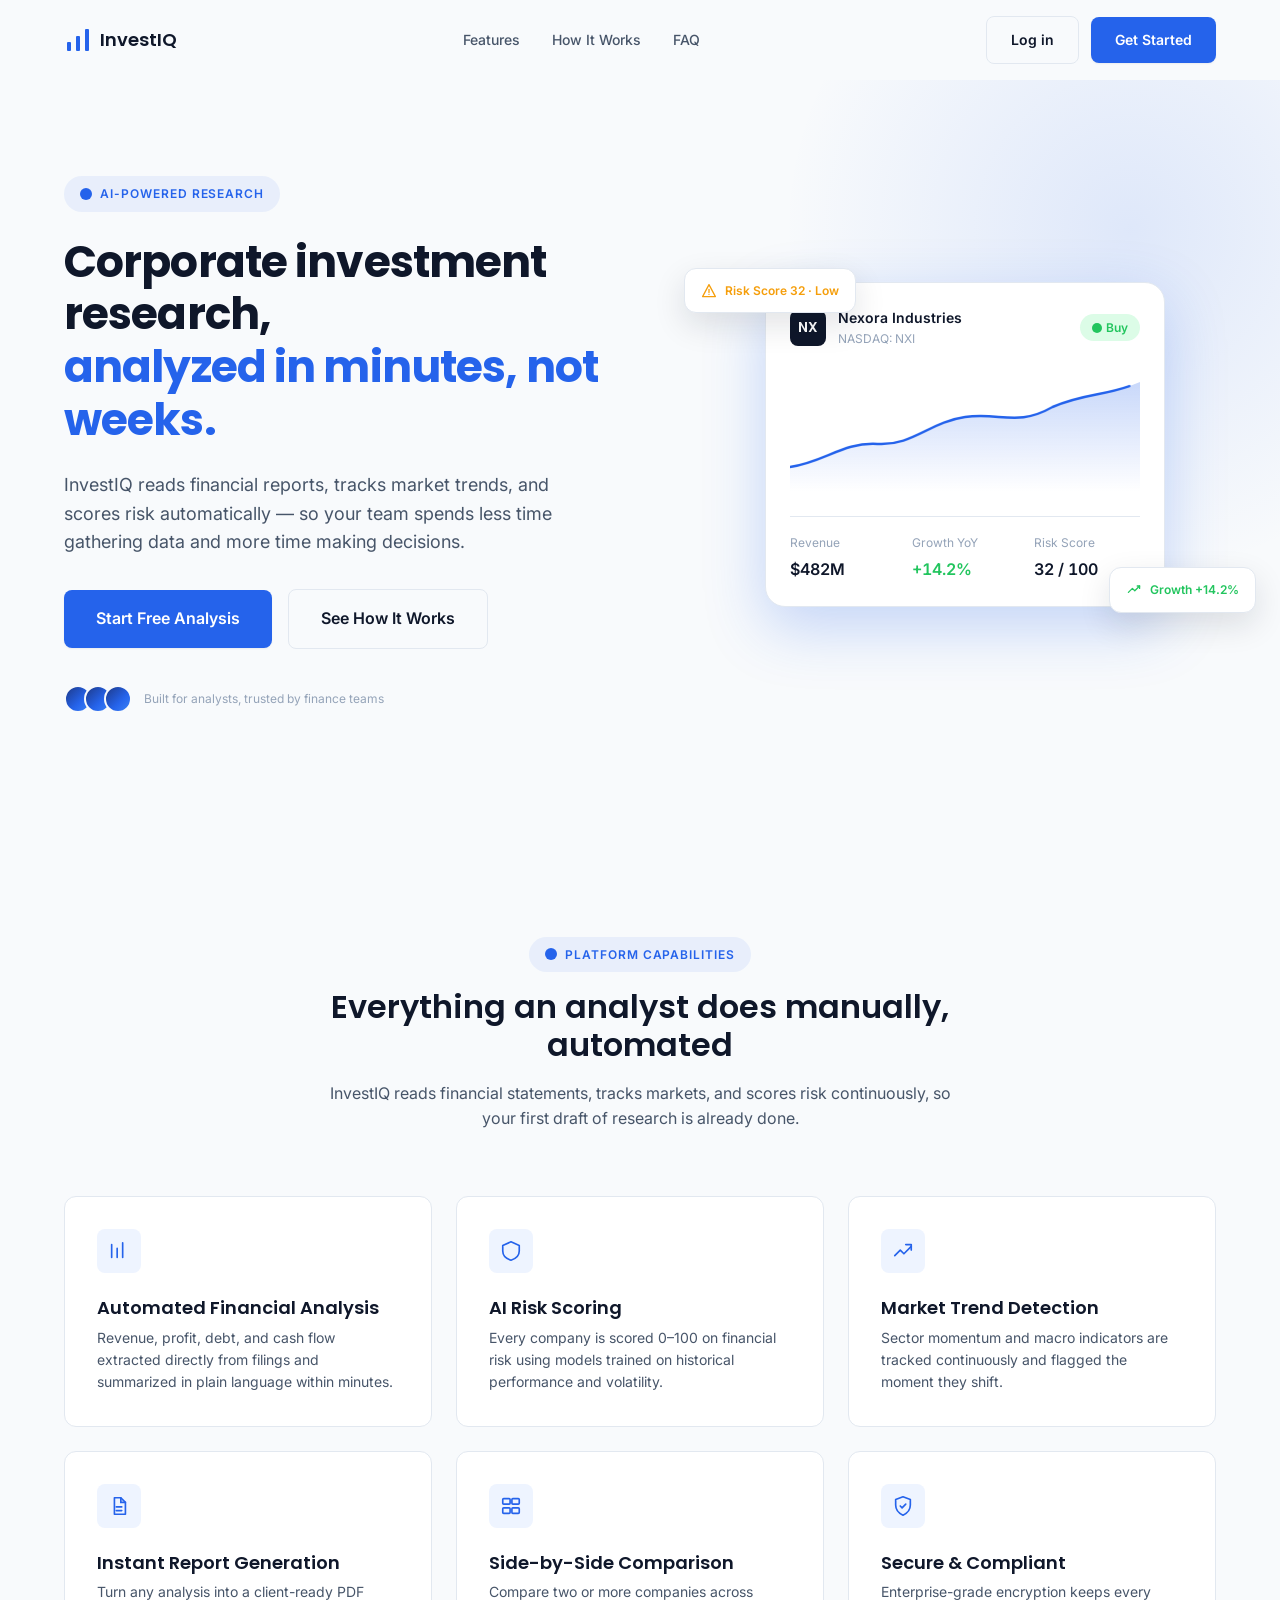
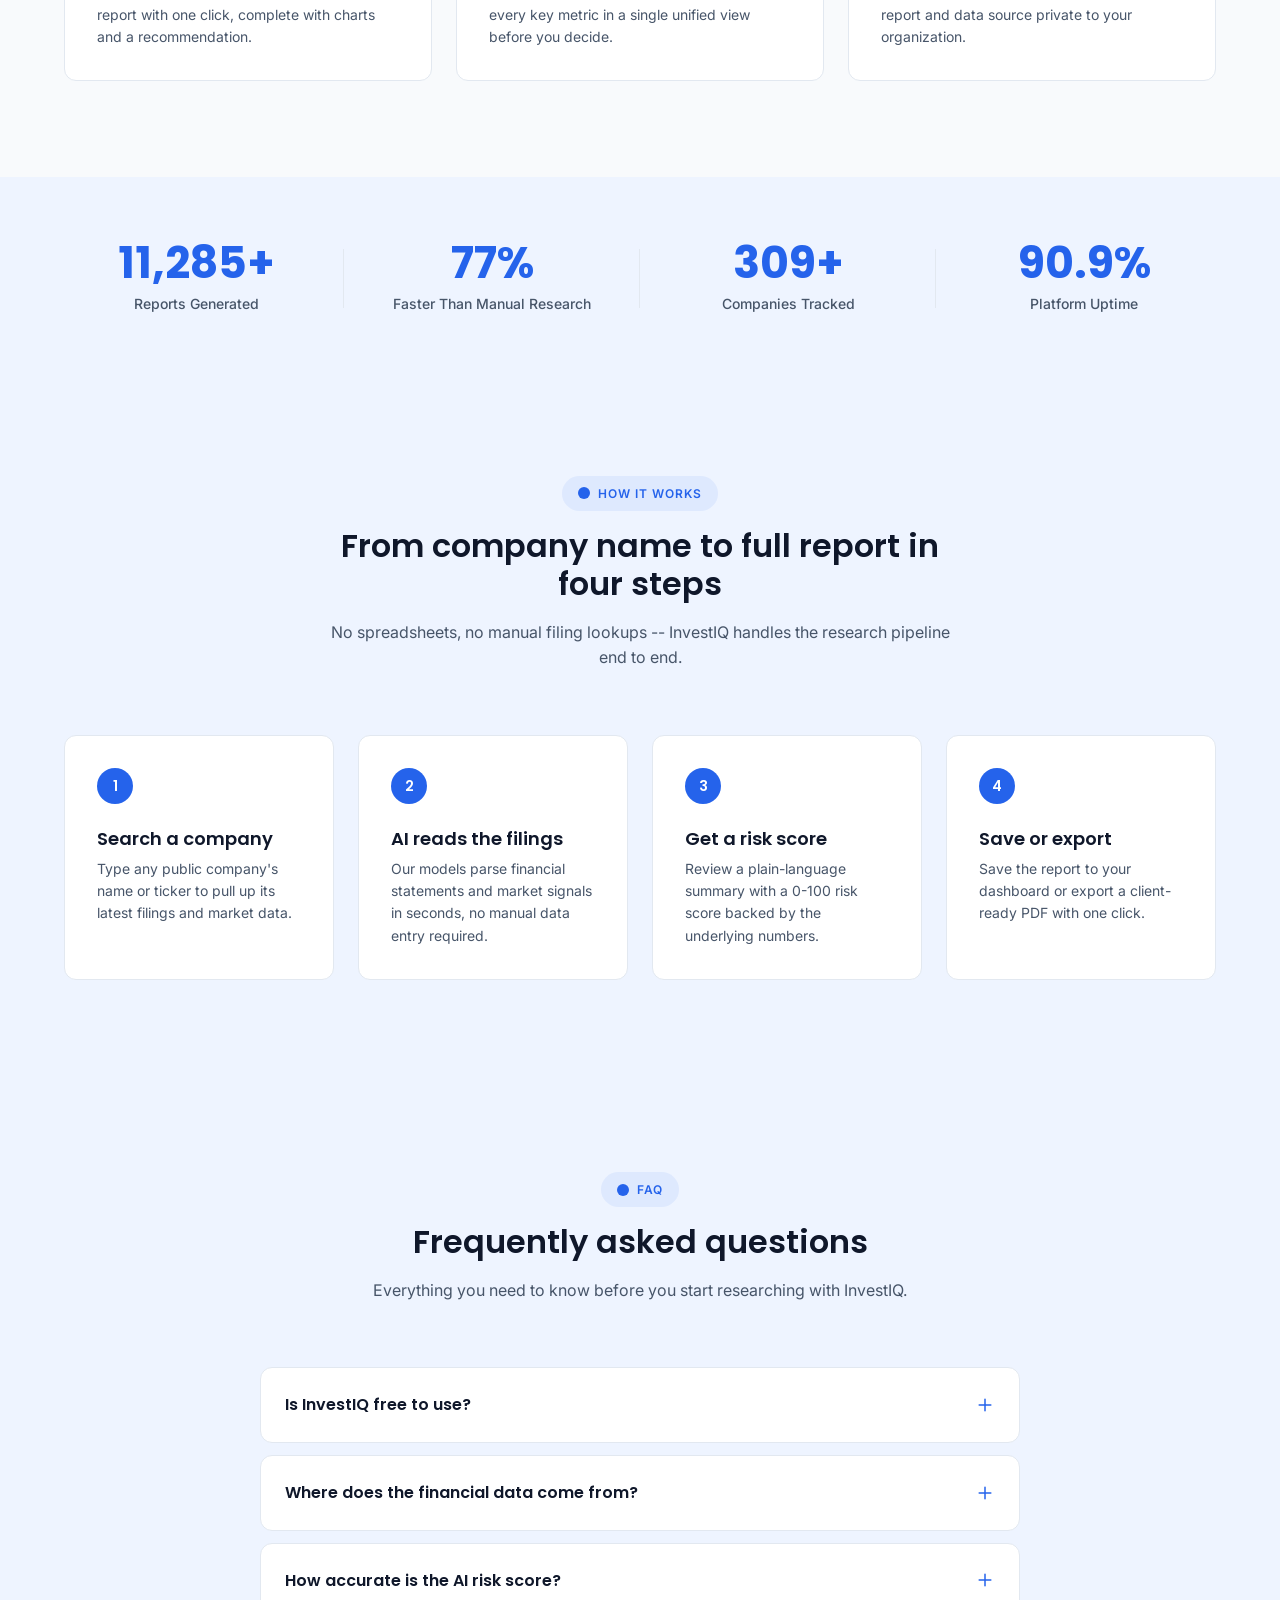
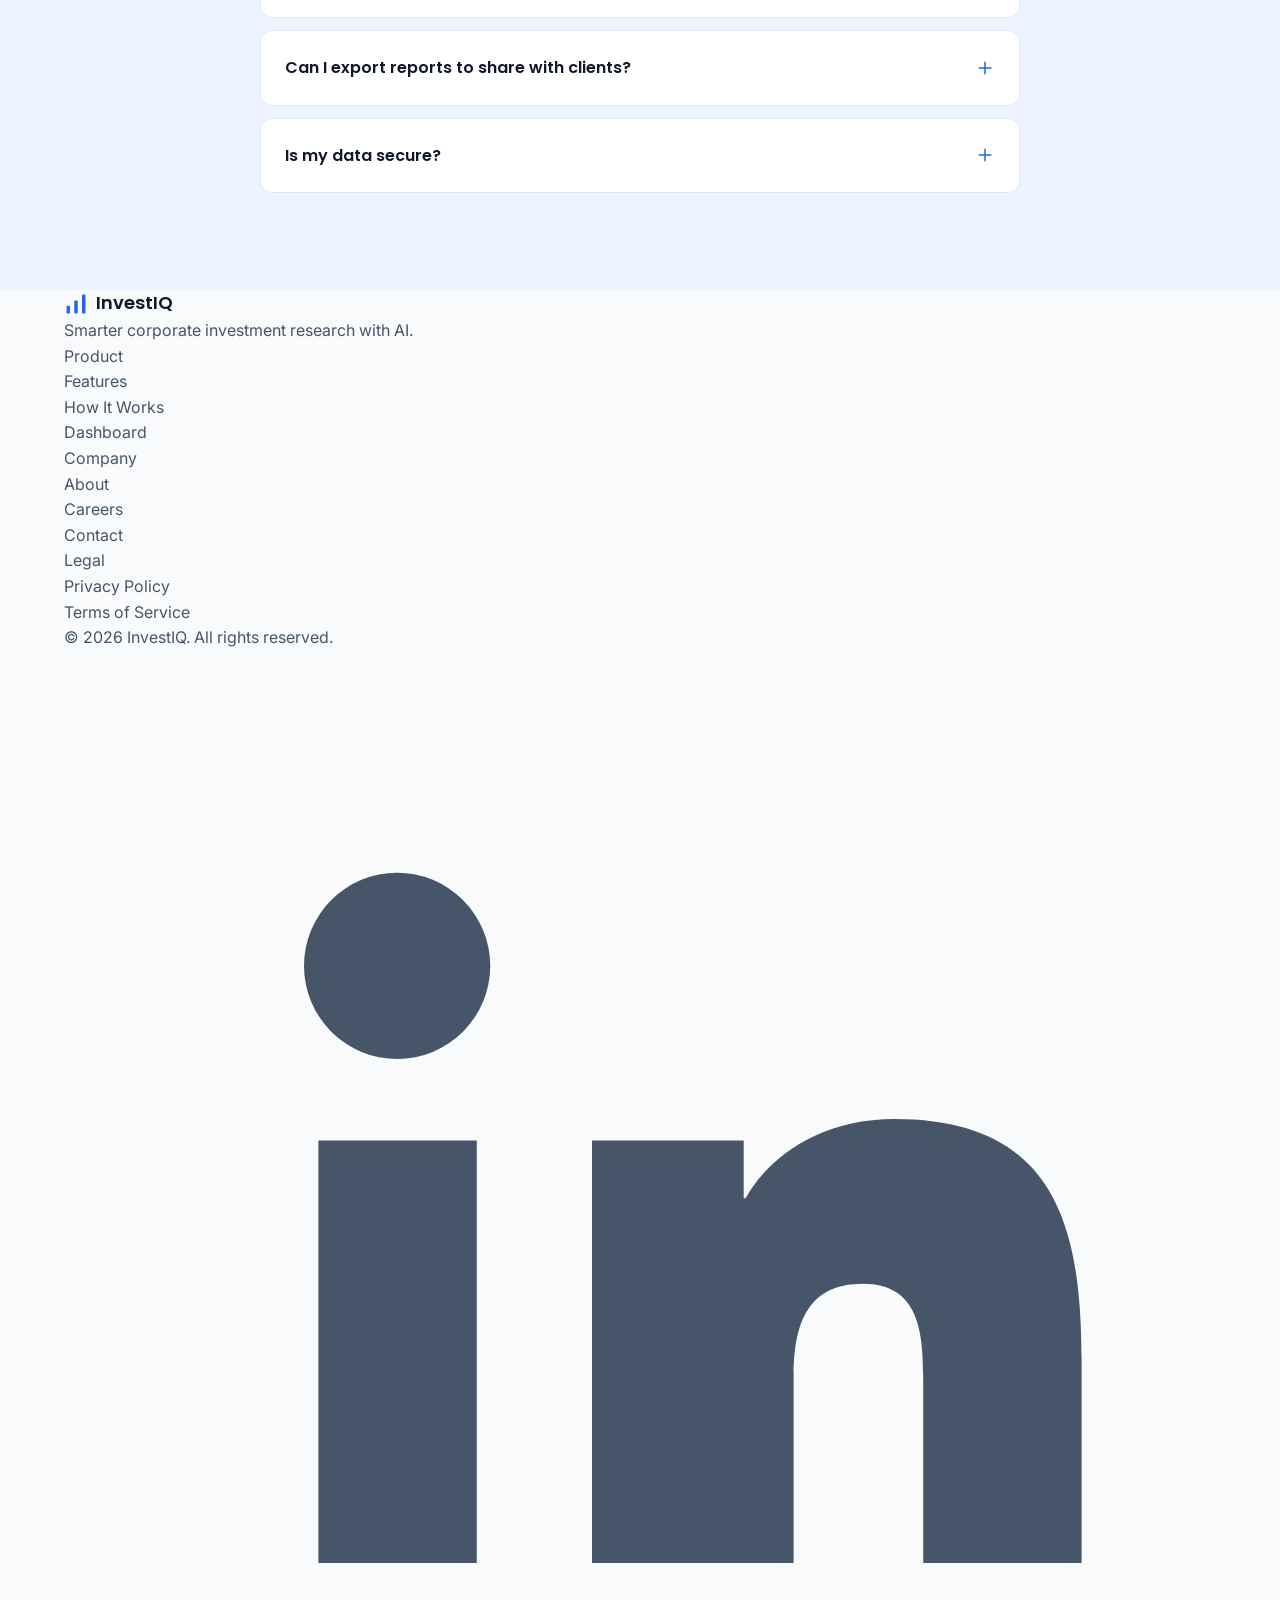
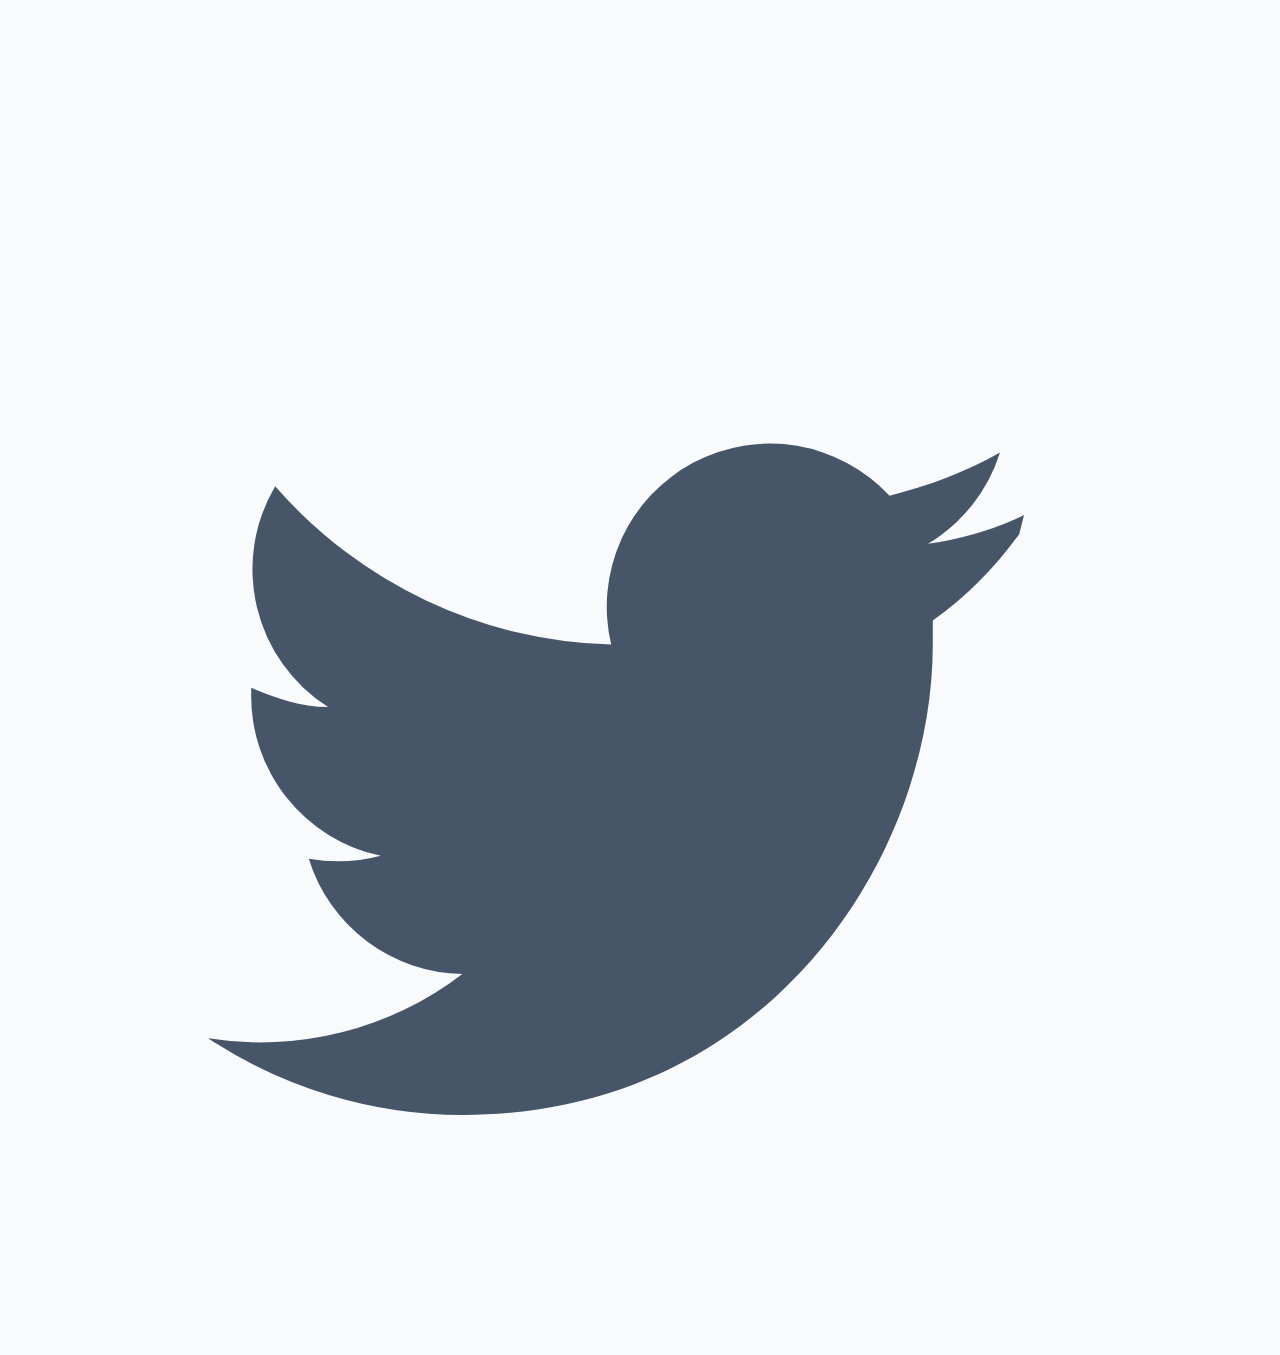
==== commit 583cbb03: "feat: Add ML AlphaModel pipeline, MVP release preparations, and historical data integration" ====
--- a/index.html
+++ b/index.html
@@ -30,9 +30,8 @@
     <link rel="stylesheet" href="css/features.css" />
     <link rel="stylesheet" href="css/statistics.css" />
     <link rel="stylesheet" href="css/how-it-works.css" />
-    <link rel="stylesheet" href="css/testimonials.css" />
     <link rel="stylesheet" href="css/faq.css" />
-    <link rel="stylesheet" href="css/footer.css" />
+    <link rel="stylesheet" href="css/cta.css" />
   </head>
   <body>
     <!-- ==========================================================
@@ -81,7 +80,6 @@
         <nav class="navbar__links" id="navbarLinks">
           <a href="#features">Features</a>
           <a href="#how-it-works">How It Works</a>
-          <a href="#testimonials">Testimonials</a>
           <a href="#faq">FAQ</a>
         </nav>
 
@@ -568,91 +566,7 @@
         </div>
       </section>
 
-      <!-- ==========================================================
-         TESTIMONIALS
-         ========================================================== -->
-      <section class="section testimonials" id="testimonials">
-        <div class="container">
-          <div class="testimonials__head">
-            <span class="eyebrow">
-              <svg width="12" height="12" viewBox="0 0 12 12" fill="none" aria-hidden="true">
-                <circle cx="6" cy="6" r="6" fill="currentColor" />
-              </svg>
-              Testimonials
-            </span>
-            <h2 class="testimonials__title">Trusted by analysts who need speed and accuracy</h2>
-            <p class="testimonials__subtitle">
-              Teams use InvestIQ to cut research time without cutting corners
-              on diligence.
-            </p>
-          </div>
-
-          <div class="testimonials__grid">
-            <article class="testimonial-card">
-              <div class="testimonial-card__stars">
-                <svg viewBox="0 0 24 24" fill="currentColor" aria-hidden="true"><path d="M12 2l3.09 6.26L22 9.27l-5 4.87L18.18 21 12 17.77 5.82 21 7 14.14l-5-4.87 6.91-1.01L12 2z"/></svg>
-                <svg viewBox="0 0 24 24" fill="currentColor" aria-hidden="true"><path d="M12 2l3.09 6.26L22 9.27l-5 4.87L18.18 21 12 17.77 5.82 21 7 14.14l-5-4.87 6.91-1.01L12 2z"/></svg>
-                <svg viewBox="0 0 24 24" fill="currentColor" aria-hidden="true"><path d="M12 2l3.09 6.26L22 9.27l-5 4.87L18.18 21 12 17.77 5.82 21 7 14.14l-5-4.87 6.91-1.01L12 2z"/></svg>
-                <svg viewBox="0 0 24 24" fill="currentColor" aria-hidden="true"><path d="M12 2l3.09 6.26L22 9.27l-5 4.87L18.18 21 12 17.77 5.82 21 7 14.14l-5-4.87 6.91-1.01L12 2z"/></svg>
-                <svg viewBox="0 0 24 24" fill="currentColor" aria-hidden="true"><path d="M12 2l3.09 6.26L22 9.27l-5 4.87L18.18 21 12 17.77 5.82 21 7 14.14l-5-4.87 6.91-1.01L12 2z"/></svg>
-              </div>
-              <p class="testimonial-card__quote">
-                "InvestIQ cut our due-diligence time from days to hours. The risk
-                scoring alone has changed how our team prioritizes coverage."
-              </p>
-              <div class="testimonial-card__author">
-                <span class="testimonial-card__avatar">RP</span>
-                <div>
-                  <div class="testimonial-card__name">Riya Patil</div>
-                  <div class="testimonial-card__role">Portfolio Analyst, Fintech Corp</div>
-                </div>
-              </div>
-            </article>
-
-            <article class="testimonial-card">
-              <div class="testimonial-card__stars">
-                <svg viewBox="0 0 24 24" fill="currentColor" aria-hidden="true"><path d="M12 2l3.09 6.26L22 9.27l-5 4.87L18.18 21 12 17.77 5.82 21 7 14.14l-5-4.87 6.91-1.01L12 2z"/></svg>
-                <svg viewBox="0 0 24 24" fill="currentColor" aria-hidden="true"><path d="M12 2l3.09 6.26L22 9.27l-5 4.87L18.18 21 12 17.77 5.82 21 7 14.14l-5-4.87 6.91-1.01L12 2z"/></svg>
-                <svg viewBox="0 0 24 24" fill="currentColor" aria-hidden="true"><path d="M12 2l3.09 6.26L22 9.27l-5 4.87L18.18 21 12 17.77 5.82 21 7 14.14l-5-4.87 6.91-1.01L12 2z"/></svg>
-                <svg viewBox="0 0 24 24" fill="currentColor" aria-hidden="true"><path d="M12 2l3.09 6.26L22 9.27l-5 4.87L18.18 21 12 17.77 5.82 21 7 14.14l-5-4.87 6.91-1.01L12 2z"/></svg>
-                <svg viewBox="0 0 24 24" fill="currentColor" aria-hidden="true"><path d="M12 2l3.09 6.26L22 9.27l-5 4.87L18.18 21 12 17.77 5.82 21 7 14.14l-5-4.87 6.91-1.01L12 2z"/></svg>
-              </div>
-              <p class="testimonial-card__quote">
-                "We generate client-ready reports in a fraction of the time it
-                used to take our junior analysts to pull the numbers together."
-              </p>
-              <div class="testimonial-card__author">
-                <span class="testimonial-card__avatar">AK</span>
-                <div>
-                  <div class="testimonial-card__name">Arjun Kapoor</div>
-                  <div class="testimonial-card__role">Research Lead, Meridian Capital</div>
-                </div>
-              </div>
-            </article>
-
-            <article class="testimonial-card">
-              <div class="testimonial-card__stars">
-                <svg viewBox="0 0 24 24" fill="currentColor" aria-hidden="true"><path d="M12 2l3.09 6.26L22 9.27l-5 4.87L18.18 21 12 17.77 5.82 21 7 14.14l-5-4.87 6.91-1.01L12 2z"/></svg>
-                <svg viewBox="0 0 24 24" fill="currentColor" aria-hidden="true"><path d="M12 2l3.09 6.26L22 9.27l-5 4.87L18.18 21 12 17.77 5.82 21 7 14.14l-5-4.87 6.91-1.01L12 2z"/></svg>
-                <svg viewBox="0 0 24 24" fill="currentColor" aria-hidden="true"><path d="M12 2l3.09 6.26L22 9.27l-5 4.87L18.18 21 12 17.77 5.82 21 7 14.14l-5-4.87 6.91-1.01L12 2z"/></svg>
-                <svg viewBox="0 0 24 24" fill="currentColor" aria-hidden="true"><path d="M12 2l3.09 6.26L22 9.27l-5 4.87L18.18 21 12 17.77 5.82 21 7 14.14l-5-4.87 6.91-1.01L12 2z"/></svg>
-                <svg viewBox="0 0 24 24" fill="currentColor" aria-hidden="true"><path d="M12 2l3.09 6.26L22 9.27l-5 4.87L18.18 21 12 17.77 5.82 21 7 14.14l-5-4.87 6.91-1.01L12 2z"/></svg>
-              </div>
-              <p class="testimonial-card__quote">
-                "The AI risk scores match what our own analysts arrive at
-                manually, but in minutes instead of a full day of digging."
-              </p>
-              <div class="testimonial-card__author">
-                <span class="testimonial-card__avatar">SN</span>
-                <div>
-                  <div class="testimonial-card__name">Sanjana Nair</div>
-                  <div class="testimonial-card__role">Investment Associate, Blue Harbor Advisors</div>
-                </div>
-              </div>
-            </article>
-          </div>
-        </div>
-      </section>
+
 
       <!-- ==========================================================
          FAQ
